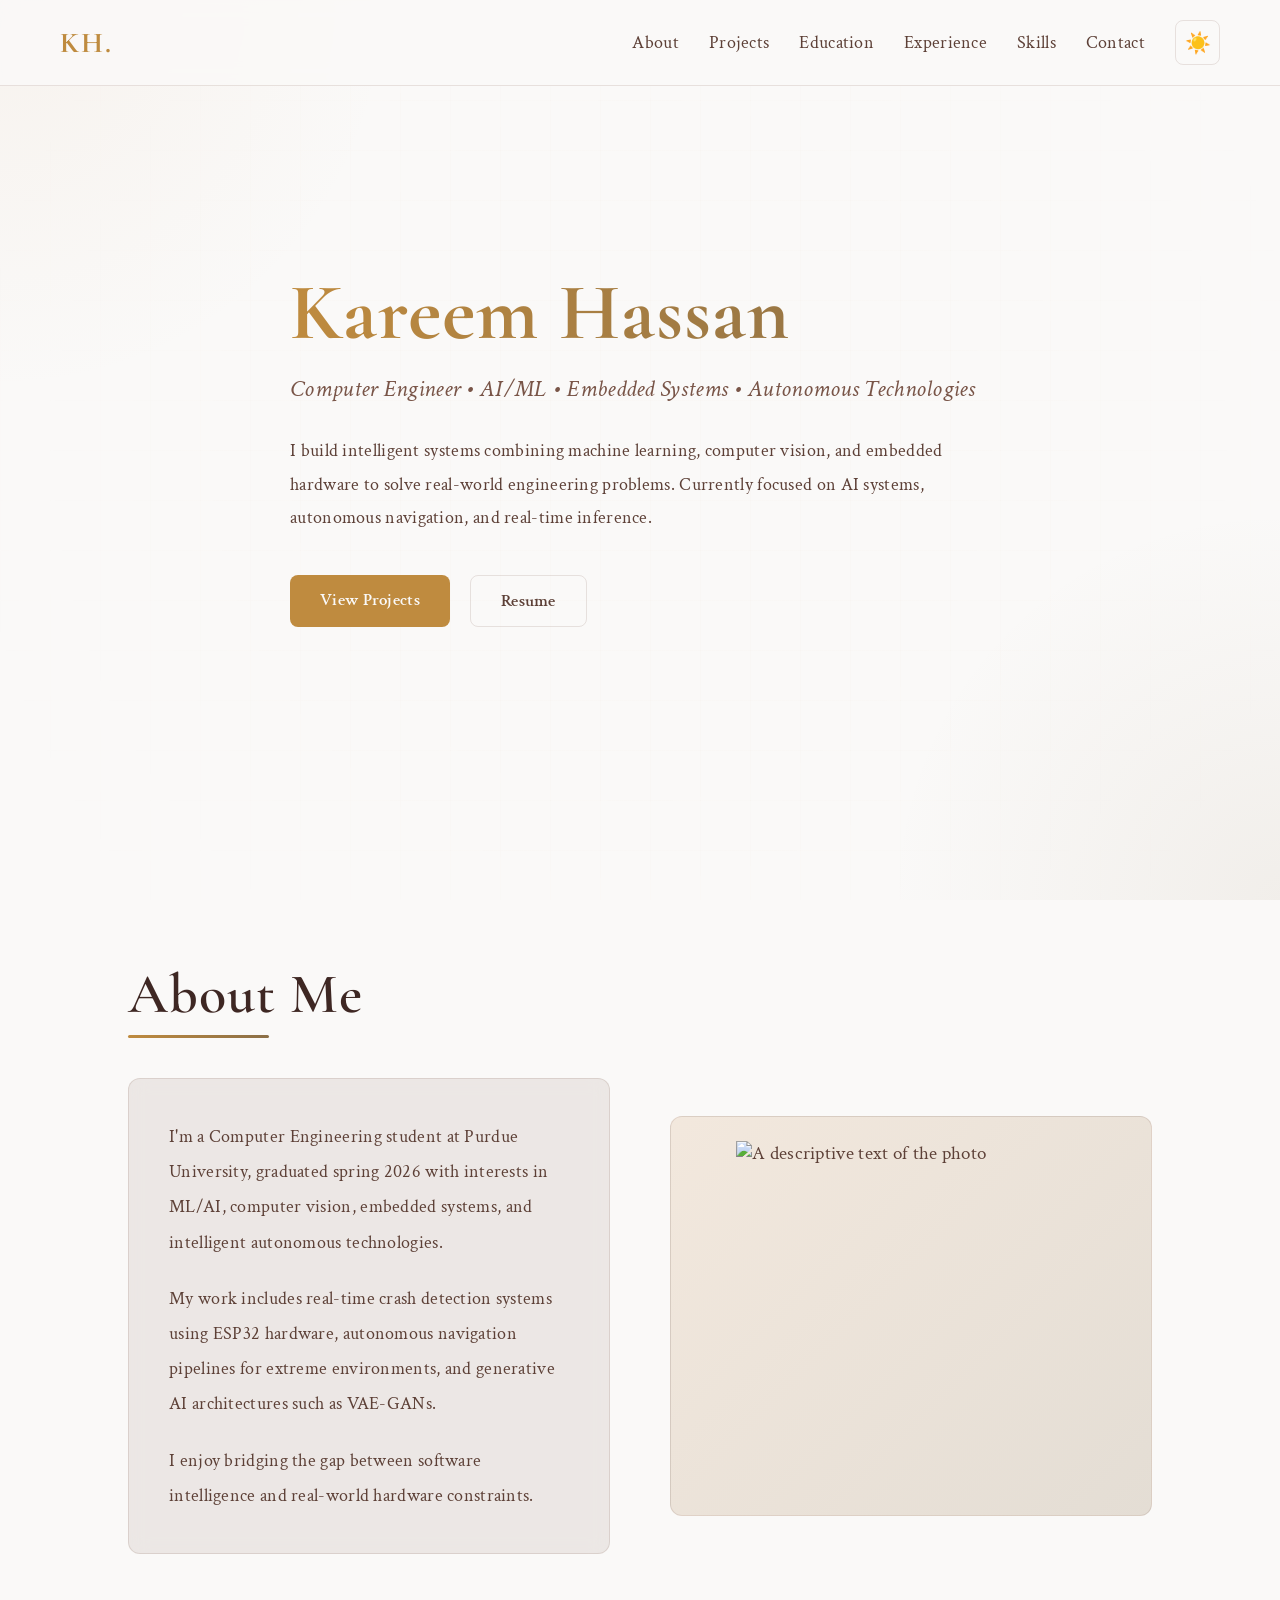
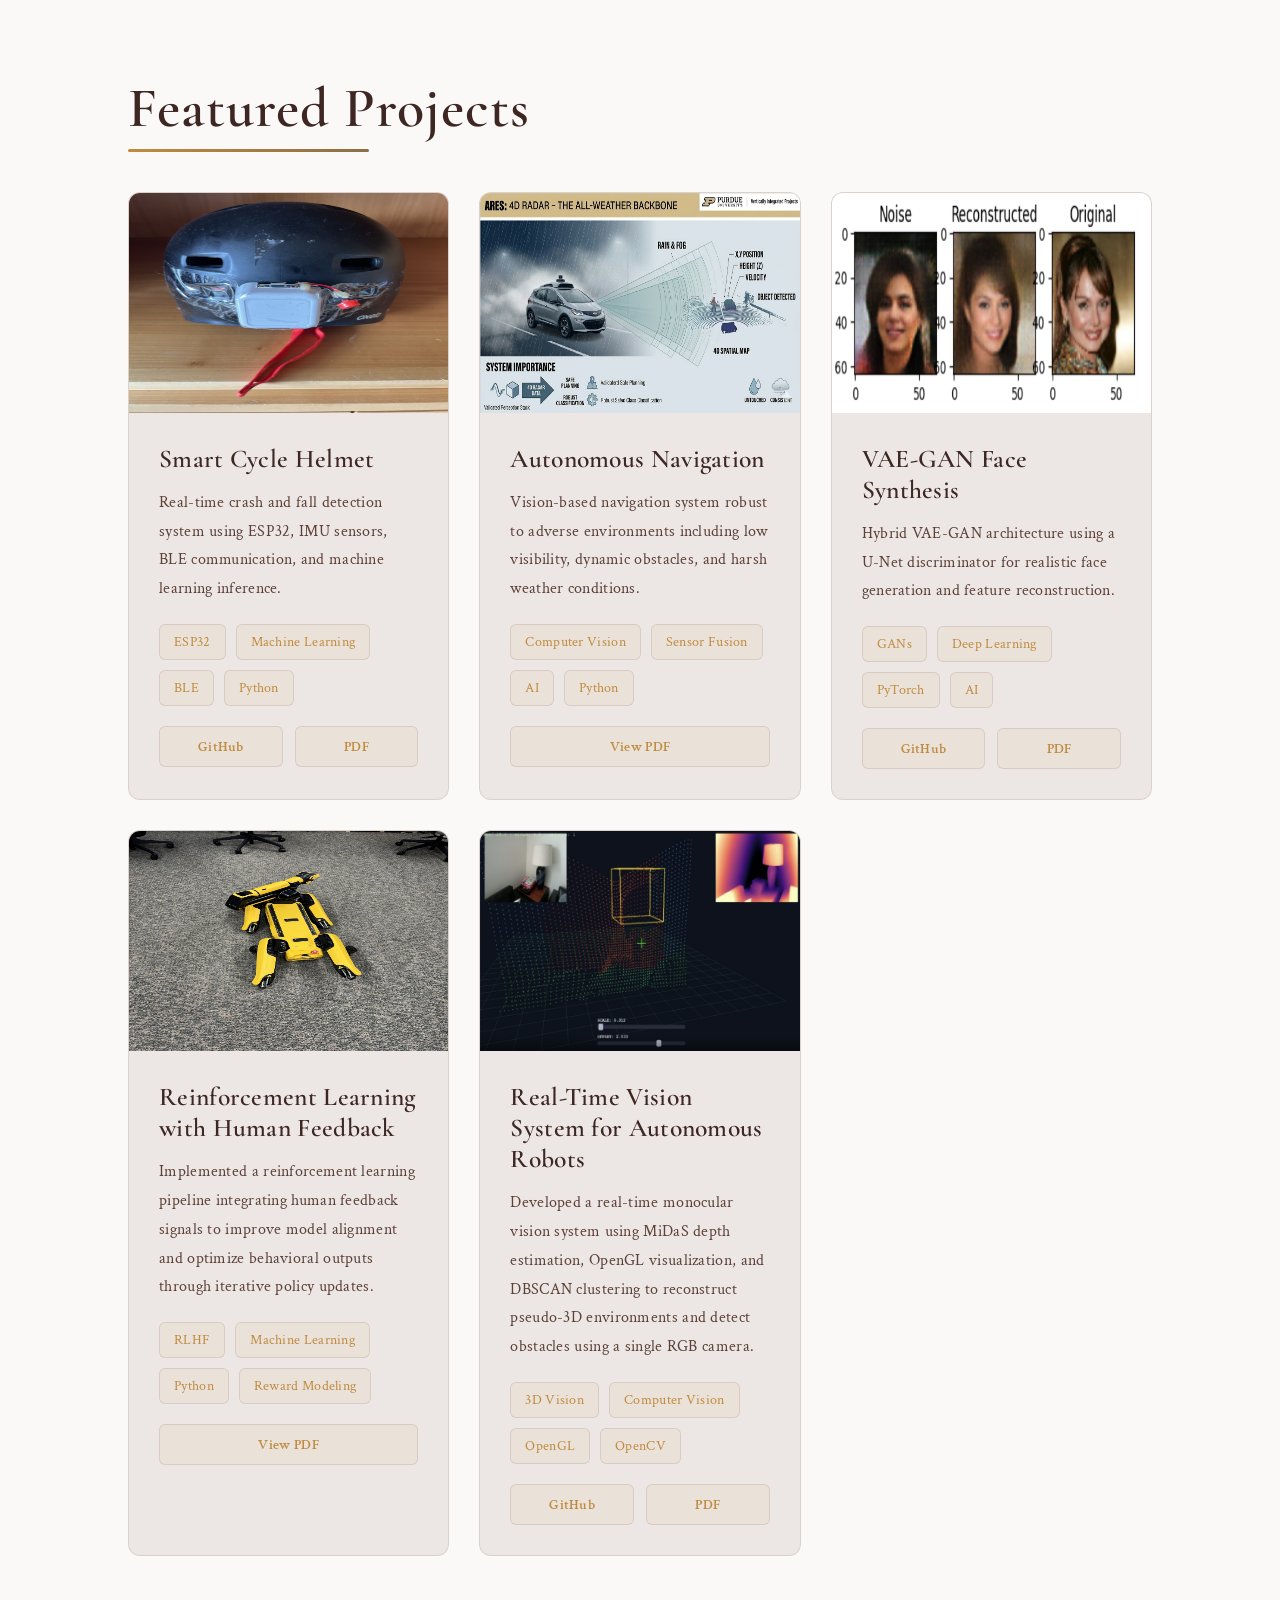
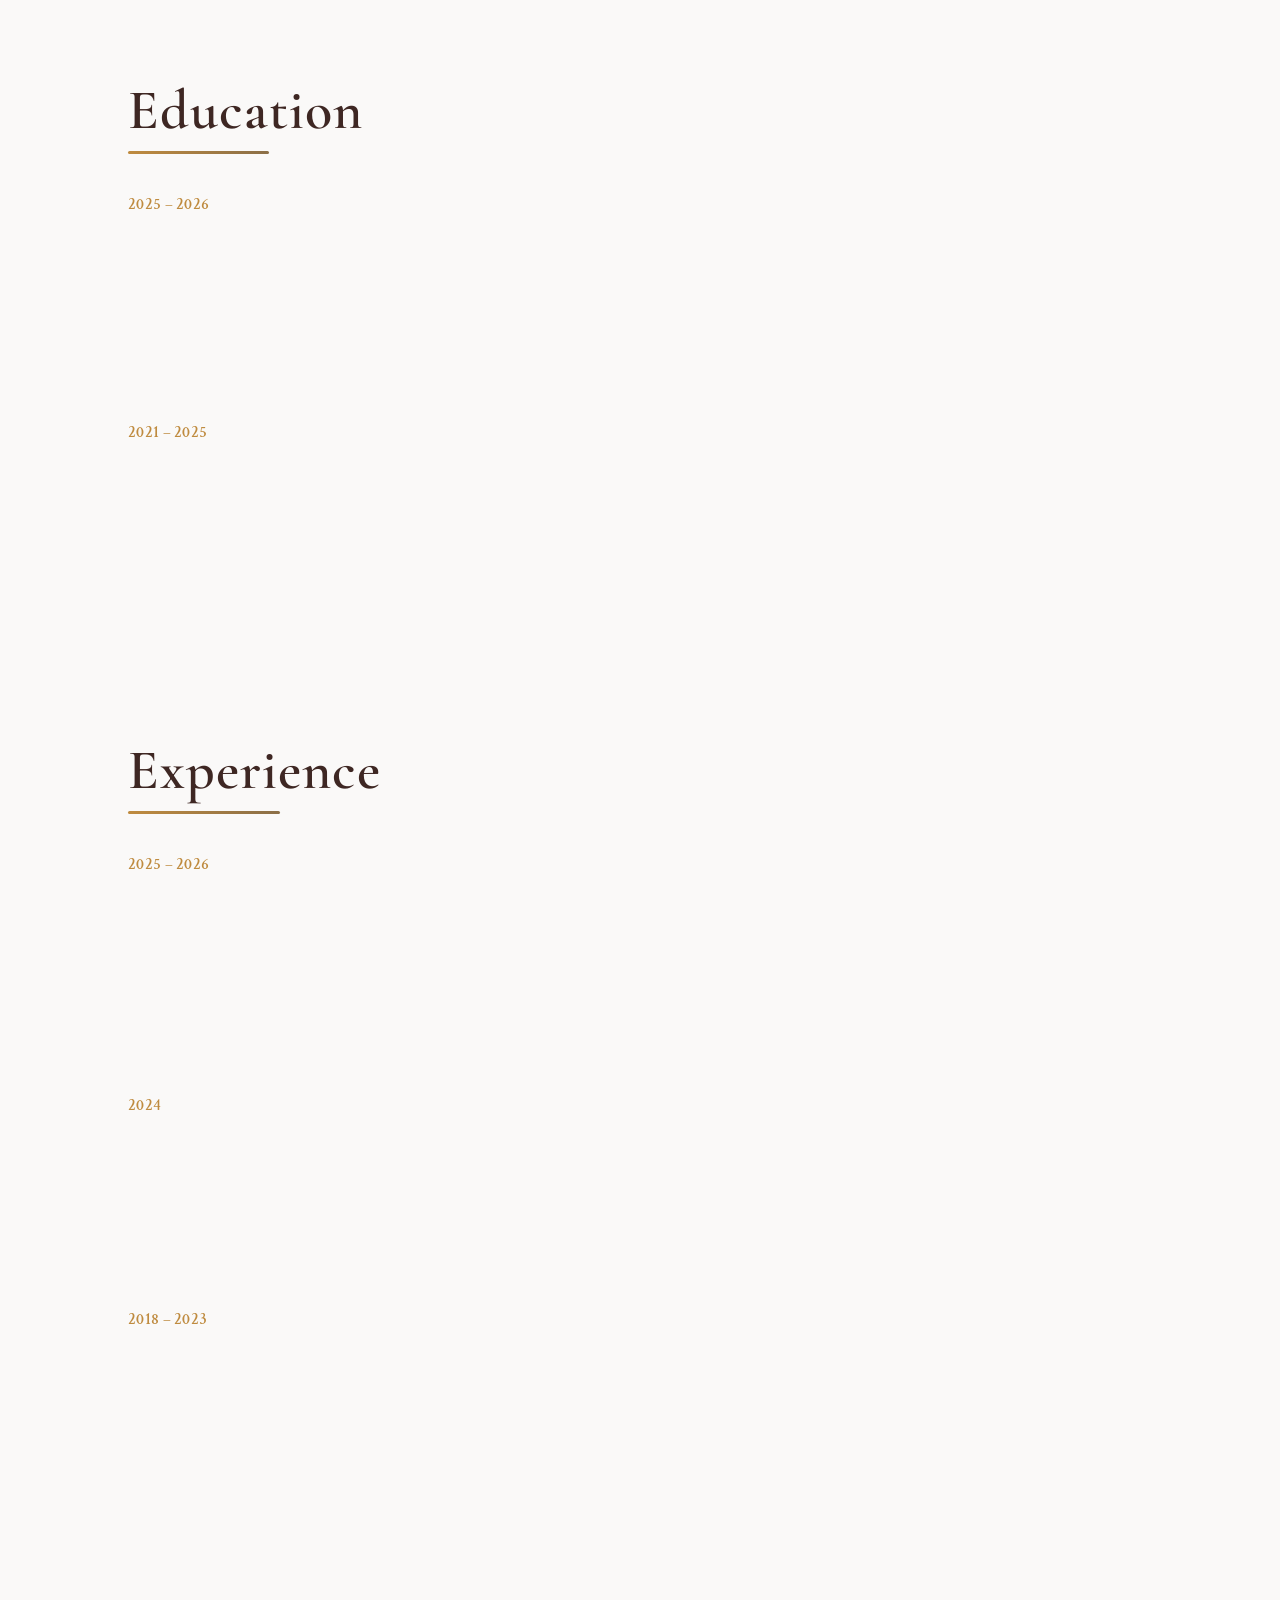
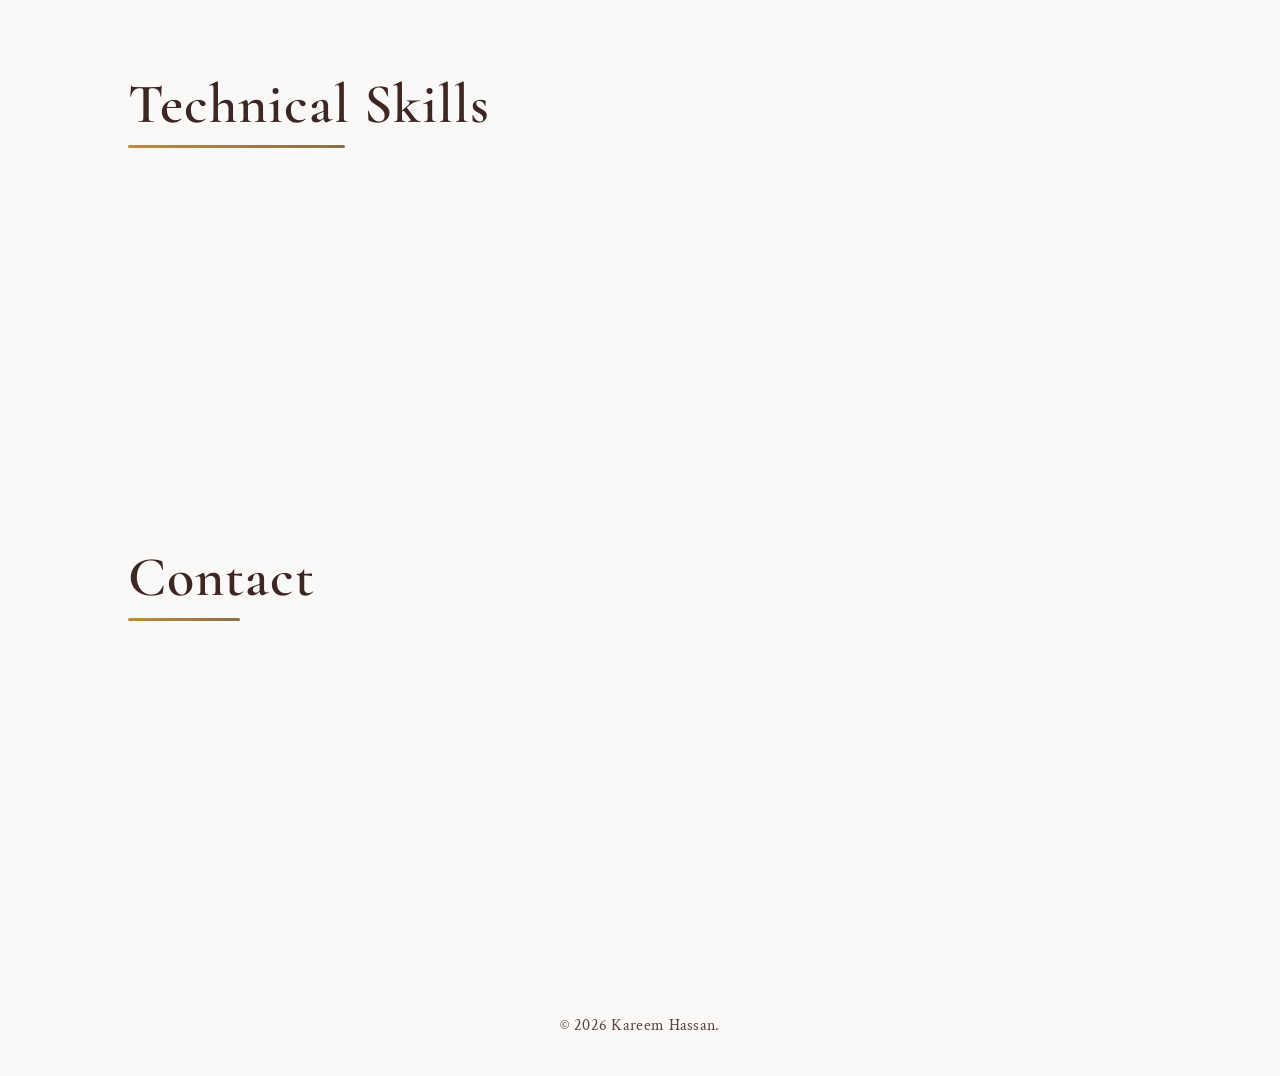
==== index.html @ 3ea6f4c0 "Rename Kareem.html to index.html for proper deployment" ====
<!DOCTYPE html>
<html lang="en">
<head>
  <meta charset="UTF-8" />
  <meta name="viewport" content="width=device-width, initial-scale=1.0"/>
  <title>Kareem Hassan | Portfolio</title>

  <!-- Fonts -->
  <link rel="preconnect" href="https://fonts.googleapis.com">
  <link rel="preconnect" href="https://fonts.gstatic.com" crossorigin>
  <link href="https://fonts.googleapis.com/css2?family=Cormorant+Garamond:wght@300;400;500;600;700&family=Crimson+Text:ital@0;1&family=Inter:wght@300;400;500;600;700&display=swap" rel="stylesheet">

  <style>
    :root {
      --bg-primary: #2c1810;
      --bg-secondary: rgba(44,24,16,0.7);
      --text-primary: #f5ede0;
      --text-secondary: #d4c4b0;
      --text-muted: #b8a89a;
      --accent: #d4a574;
      --accent-secondary: #8b6f47;
      --card-bg: rgba(121,84,72,0.25);
      --border-color: rgba(212,165,116,0.2);
      --gradient-1: #d4a574;
      --gradient-2: #8b6f47;
    }

    html[data-theme="light"] {
      --bg-primary: #faf9f8;
      --bg-secondary: rgba(250,249,248,0.9);
      --text-primary: #3e2723;
      --text-secondary: #5d4037;
      --text-muted: #795548;
      --accent: #bf8b3f;
      --accent-secondary: #8b6f47;
      --card-bg: rgba(215,204,200,0.4);
      --border-color: rgba(121,84,72,0.15);
      --gradient-1: #d4a574;
      --gradient-2: #8b6f47;
    }

    *{
      margin:0;
      padding:0;
      box-sizing:border-box;
      scroll-behavior:smooth;
    }

    body{
      font-family: 'Crimson Text', 'Cormorant Garamond', serif;
      background: var(--bg-primary);
      color: var(--text-primary);
      overflow-x:hidden;
      transition: background 0.3s ease, color 0.3s ease;
      letter-spacing: 0.3px;
    }

    /* BACKGROUND */

    .background{
      position:fixed;
      width:100%;
      height:100vh;
      top:0;
      left:0;
      z-index:-1;
      background:
      radial-gradient(circle at top left, rgba(212,165,116,0.08), transparent 25%),
      radial-gradient(circle at bottom right, rgba(139,111,71,0.08), transparent 25%),
      var(--bg-primary);
      transition: background 0.3s ease;
    }

    .grid{
      position:absolute;
      width:100%;
      height:100%;
      background-image:
      linear-gradient(rgba(212,165,116,0.02) 1px, transparent 1px),
      linear-gradient(90deg, rgba(212,165,116,0.02) 1px, transparent 1px);
      background-size:50px 50px;
      mask-image: radial-gradient(circle at center, black 40%, transparent 90%);
    }

    /* NAVBAR */

    nav{
      width:100%;
      position:fixed;
      top:0;
      z-index:100;
      backdrop-filter:blur(10px);
      background: var(--bg-secondary);
      border-bottom:1px solid var(--border-color);
      transition: background 0.3s ease, border-color 0.3s ease;
    }

    .nav-container{
      max-width:1200px;
      margin:auto;
      display:flex;
      justify-content:space-between;
      align-items:center;
      padding:20px;
    }

    .logo{
      font-size:1.8rem;
      font-weight:700;
      letter-spacing:2px;
      font-family: 'Cormorant Garamond', serif;
      color: var(--accent);
    }

    .nav-content{
      display:flex;
      align-items:center;
      gap:30px;
    }

    .nav-links{
      display:flex;
      gap:30px;
    }

    .nav-links a{
      text-decoration:none;
      color: var(--text-secondary);
      transition:0.3s;
      font-size:1.1rem;
      font-family: 'Crimson Text', serif;
    }

    .nav-links a:hover{
      color: var(--accent);
    }

    .theme-toggle {
      background: transparent;
      border: 1px solid var(--border-color);
      color: var(--text-secondary);
      width: 45px;
      height: 45px;
      border-radius: 8px;
      cursor: pointer;
      display: flex;
      align-items: center;
      justify-content: center;
      font-size: 1.3rem;
      transition: all 0.3s ease;
    }

    .theme-toggle:hover {
      border-color: var(--accent);
      color: var(--accent);
    }

    /* HERO */

    .hero{
      min-height:100vh;
      display:flex;
      align-items:center;
      justify-content:center;
      padding:0 10%;
    }

    .hero-content{
      max-width:900px;
    }

    .hero h1{
      font-size:5rem;
      line-height:1;
      margin-bottom:20px;
      background:linear-gradient(to right, var(--accent), var(--accent-secondary));
      -webkit-background-clip:text;
      -webkit-text-fill-color:transparent;
      background-clip: text;
      font-family: 'Cormorant Garamond', serif;
      font-weight: 700;
      letter-spacing: 1px;
    }

    .hero h2{
      color: var(--text-muted);
      font-weight:400;
      margin-bottom:30px;
      font-size:1.5rem;
      font-family: 'Crimson Text', serif;
      font-style: italic;
    }

    .hero p{
      color: var(--text-secondary);
      line-height:1.9;
      max-width:700px;
      margin-bottom:40px;
      font-size: 1.1rem;
      font-family: 'Crimson Text', serif;
    }

    .hero-buttons{
      display:flex;
      gap:20px;
    }

    .btn{
      padding:14px 30px;
      border-radius:8px;
      border:none;
      cursor:pointer;
      text-decoration:none;
      transition:0.3s;
      font-weight:600;
      font-family: 'Crimson Text', serif;
      font-size: 1.05rem;
    }

    .primary{
      background: var(--accent);
      color: var(--bg-primary);
    }

    .primary:hover{
      transform:translateY(-3px);
      background: var(--accent-secondary);
    }

    .secondary{
      background:transparent;
      border:1px solid var(--border-color);
      color: var(--text-secondary);
    }

    .secondary:hover{
      background: rgba(212,165,116,0.05);
      border-color: var(--accent);
      color: var(--accent);
    }

    /* SECTION */

    section{
      padding:60px 10%;
    }

    .section-title{
      font-size:3.5rem;
      margin-bottom:50px;
      position:relative;
      display:inline-block;
      color: var(--text-primary);
      font-family: 'Cormorant Garamond', serif;
      font-weight: 600;
      letter-spacing: 1px;
    }

    .section-title::after{
      content:"";
      width:60%;
      height:3px;
      background: linear-gradient(to right, var(--accent), var(--accent-secondary));
      position:absolute;
      bottom:-10px;
      left:0;
      border-radius:10px;
    }

    /* ABOUT */

    .about{
      display:grid;
      grid-template-columns:1fr 1fr;
      gap:60px;
      align-items:center;
    }

    .about-card{
      background: var(--card-bg);
      padding:40px;
      border-radius:12px;
      border:1px solid var(--border-color);
      backdrop-filter:blur(10px);
      transition: all 0.3s ease;
    }

    .about-card p{
      line-height:2;
      color: var(--text-secondary);
      font-family: 'Crimson Text', serif;
      font-size: 1.1rem;
    }

    .profile-placeholder{
      width:100%;
      height:400px;
      border-radius:12px;
      background:linear-gradient(135deg, rgba(212,165,116,0.2), rgba(139,111,71,0.2));
      border:1px solid var(--border-color);
      display:flex;
      align-items:center;
      justify-content:center;
      color: var(--text-secondary);
      font-size:1.2rem;
    }

    /* PROJECTS */

    .projects-grid{
      display:grid;
      grid-template-columns:repeat(auto-fit,minmax(320px,1fr));
      gap:30px;
    }

    .project-card{
      background: var(--card-bg);
      border-radius:12px;
      overflow:hidden;
      transition:all 0.4s ease;
      border:1px solid var(--border-color);
      cursor: pointer;
      position: relative;
      display: flex;
      flex-direction: column;
    }

    .project-card:hover{
      transform:translateY(-10px);
      border-color: var(--accent);
      box-shadow:0 20px 50px rgba(212,165,116,0.08);
    }

    .project-image{
      height:220px;
      background:linear-gradient(135deg, rgba(212,165,116,0.2), rgba(139,111,71,0.2));
      display:flex;
      align-items:center;
      justify-content:center;
      color: var(--text-secondary);
      transition: all 0.3s ease;
      font-family: 'Crimson Text', serif;
      font-size: 1.15rem;
      position: relative;
      overflow: hidden;
    }

    .project-image::after{
      content: '🔗';
      position: absolute;
      font-size: 3rem;
      opacity: 0;
      transition: all 0.3s ease;
      transform: scale(0.8);
    }

    .project-card:hover .project-image{
      background: linear-gradient(135deg, rgba(212,165,116,0.4), rgba(139,111,71,0.4));
    }

    .project-card:hover .project-image::after{
      opacity: 1;
      transform: scale(1);
    }

    .project-content{
      padding:30px;
      flex: 1;
      display: flex;
      flex-direction: column;
    }

    .project-content h3{
      margin-bottom:15px;
      font-size:1.6rem;
      color: var(--text-primary);
      font-family: 'Cormorant Garamond', serif;
      font-weight: 600;
    }

    .project-content p{
      color: var(--text-secondary);
      line-height:1.8;
      margin-bottom:20px;
      font-family: 'Crimson Text', serif;
      font-size: 1rem;
    }

    .tags{
      display:flex;
      flex-wrap:wrap;
      gap:10px;
    }

    .tag{
      background: rgba(212,165,116,0.1);
      color: var(--accent);
      padding:8px 14px;
      border-radius:6px;
      font-size:0.85rem;
      border: 1px solid var(--border-color);
      font-family: 'Crimson Text', serif;
    }

    .project-links{
      display: flex;
      gap: 12px;
      margin-top: auto;
      margin-top: 20px;
    }

    .project-link-btn{
      flex: 1;
      padding: 10px 16px;
      border-radius: 6px;
      border: 1px solid var(--border-color);
      background: rgba(212,165,116,0.1);
      color: var(--accent);
      text-decoration: none;
      font-size: 0.9rem;
      font-family: 'Crimson Text', serif;
      font-weight: 600;
      cursor: pointer;
      transition: all 0.3s ease;
      display: flex;
      align-items: center;
      justify-content: center;
      gap: 6px;
    }

    .project-link-btn:hover{
      background: var(--accent);
      color: var(--bg-primary);
      border-color: var(--accent);
      transform: translateY(-2px);
    }

    .project-link-btn.github:hover{
      background: #333;
      color: #fff;
      border-color: #555;
    }

    .project-link-btn.pdf:hover{
      background: #d32f2f;
      color: #fff;
      border-color: #a02020;
    }

    /* SKILLS */

    .skills{
      display:flex;
      flex-wrap:wrap;
      gap:20px;
    }

    .skill-card{
      background: var(--card-bg);
      padding:20px 30px;
      border-radius:8px;
      border:1px solid var(--border-color);
      transition:all 0.3s ease;
      color: var(--text-primary);
      font-family: 'Crimson Text', serif;
      font-size: 1.1rem;
    }

    .skill-card:hover{
      transform:translateY(-5px);
      border-color: var(--accent);
    }

    /* CONTACT */

    .contact-box{
      max-width:700px;
      background: var(--card-bg);
      padding:50px;
      border-radius:12px;
      border:1px solid var(--border-color);
      transition: all 0.3s ease;
    }

    .contact-box p{
      color: var(--text-secondary);
      line-height:2;
      margin-bottom:30px;
      font-family: 'Crimson Text', serif;
      font-size: 1.1rem;
    }

    /* EDUCATION & EXPERIENCE */

    .timeline-item {
      display: grid;
      grid-template-columns: 120px 1fr;
      gap: 30px;
      margin-bottom: 40px;
      align-items: start;
    }

    .timeline-date {
      color: var(--accent);
      font-weight: 600;
      font-family: 'Crimson Text', serif;
      font-size: 1rem;
    }

    .timeline-content {
      background: var(--card-bg);
      padding: 25px;
      border-radius: 8px;
      border: 1px solid var(--border-color);
      transition: all 0.3s ease;
    }

    .timeline-content:hover {
      border-color: var(--accent);
    }

    .timeline-content h3 {
      color: var(--text-primary);
      font-family: 'Cormorant Garamond', serif;
      font-size: 1.4rem;
      margin-bottom: 8px;
    }

    .timeline-content .role {
      color: var(--text-muted);
      font-family: 'Crimson Text', serif;
      font-style: italic;
      margin-bottom: 12px;
    }

    .timeline-content p {
      color: var(--text-secondary);
      line-height: 1.7;
      font-family: 'Crimson Text', serif;
      font-size: 0.95rem;
      margin-bottom: 8px;
    }

    .bullet-list {
      margin-left: 20px;
      margin-top: 12px;
    }

    .bullet-list li {
      color: var(--text-secondary);
      margin-bottom: 8px;
      font-family: 'Crimson Text', serif;
      font-size: 0.95rem;
    }

    /* BACK TO TOP */

    .back-to-top {
      position: fixed;
      bottom: 30px;
      right: 30px;
      width: 50px;
      height: 50px;
      background: var(--accent);
      color: var(--bg-primary);
      border: none;
      border-radius: 8px;
      cursor: pointer;
      font-size: 1.5rem;
      display: none;
      align-items: center;
      justify-content: center;
      z-index: 99;
      transition: all 0.3s ease;
      box-shadow: 0 4px 12px rgba(212, 165, 116, 0.2);
    }

    .back-to-top:hover {
      transform: translateY(-3px);
      box-shadow: 0 6px 16px rgba(212, 165, 116, 0.3);
    }

    .back-to-top.show {
      display: flex;
    }

    footer{
      padding:40px;
      text-align:center;
      color: var(--text-secondary);
      transition: color 0.3s ease;
      font-family: 'Crimson Text', serif;
    }

    /* RESPONSIVE */

    @media(max-width:900px){

      .hero h1{
        font-size:3rem;
      }

      .about{
        grid-template-columns:1fr;
      }

      .nav-links{
        display:none;
      }

      .nav-content{
        gap:15px;
      }

      .timeline-item {
        grid-template-columns: 1fr;
        gap: 10px;
      }

      .timeline-date {
        font-size: 0.9rem;
      }

      section {
        padding: 40px 5%;
      }
    }
  </style>
</head>

<body>

  <div class="background">
    <div class="grid"></div>
  </div>

  <!-- NAVBAR -->

  <nav>
    <div class="nav-container">
      <div class="logo">KH.</div>

      <div class="nav-content">
        <div class="nav-links">
          <a href="#about">About</a>
          <a href="#projects">Projects</a>
          <a href="#education">Education</a>
          <a href="#experience">Experience</a>
          <a href="#skills">Skills</a>
          <a href="#contact">Contact</a>
        </div>
        <button class="theme-toggle" id="themeToggle" aria-label="Toggle dark/light mode">
          🌙
        </button>
      </div>
    </div>
  </nav>

  <!-- HERO -->

  <section class="hero">

    <div class="hero-content">

      <h1>Kareem Hassan</h1>

      <h2>
        Computer Engineer • AI/ML • Embedded Systems • Autonomous Technologies
      </h2>

      <p>
        I build intelligent systems combining machine learning, computer vision,
        and embedded hardware to solve real-world engineering problems.
        Currently focused on AI systems, autonomous navigation, and real-time inference.
      </p>

      <div class="hero-buttons">
        <a href="#projects" class="btn primary">View Projects</a>
        <a href="pdfs\Kareem_CV__pro___wo_exp_ (4).pdf" download="My_Resume.pdf" class="btn secondary">Resume</a>
      </div>

    </div>

  </section>

  <!-- ABOUT -->

  <section id="about">

    <h2 class="section-title">About Me</h2>

    <div class="about">

      <div class="about-card">

        <p>
          I'm a Computer Engineering student at Purdue University, graduated spring 2026 with interests
          in ML/AI, computer vision, embedded systems, and intelligent
          autonomous technologies.
        </p>

        <br>

        <p>
          My work includes real-time crash detection systems using ESP32 hardware,
          autonomous navigation pipelines for extreme environments,
          and generative AI architectures such as VAE-GANs.
        </p>

        <br>

        <p>
          I enjoy bridging the gap between software intelligence and real-world hardware constraints.
        </p>

      </div>

      <div class="profile-placeholder">
        <img src="C:\Users\LENOVO\OneDrive\Pictures\ME\Prof-Headshots\hassa112@purdue.edu-88a70198\hassa112@purdue.edu-0.jpg" width="350" height="350" border-radius="50%" alt="A descriptive text of the photo">
      </div>

    </div>

  </section>

  <!-- PROJECTS -->

  <section id="projects">

    <h2 class="section-title">Featured Projects</h2>

    <div class="projects-grid">

      <!-- PROJECT 1 -->

      <div class="project-card">

        <div class="project-image">
          <img src="images/helmet.jpg" width="100%" height="100%" alt="Smart Helmet">
        </div>

        <div class="project-content">

          <h3>Smart Cycle Helmet</h3>

          <p>
            Real-time crash and fall detection system using ESP32, IMU sensors,
            BLE communication, and machine learning inference.
          </p>

          <div class="tags">
            <div class="tag">ESP32</div>
            <div class="tag">Machine Learning</div>
            <div class="tag">BLE</div>
            <div class="tag">Python</div>
          </div>

          <div class="project-links">
            <a href="https://github.com/aathira-hegde/Smart_Cycle_Helmet.git" target="_blank" class="project-link-btn github">GitHub</a>
            <a href="pdfs/Smart Cycle Helmet - An Embedded System for Enhanced Rider Safety_FinalReport.pdf" target="_blank" class="project-link-btn pdf">PDF</a>
          </div>

        </div>

      </div>

      <!-- PROJECT 2 -->

      <div class="project-card">

        <div class="project-image">
          <img src="images/Gemini_Generated_Image_.png" width="100%" height="100%" alt="Autonomous Navigation">
        </div>

        <div class="project-content">

          <h3>Autonomous Navigation</h3>

          <p>
            Vision-based navigation system robust to adverse environments
            including low visibility, dynamic obstacles, and harsh weather conditions.
          </p>

          <div class="tags">
            <div class="tag">Computer Vision</div>
            <div class="tag">Sensor Fusion</div>
            <div class="tag">AI</div>
            <div class="tag">Python</div>
          </div>

          <div class="project-links">
            <a href="pdfs/FINAL REPORT.pdf" target="_blank" class="project-link-btn pdf" style="flex: 1;">View PDF</a>
          </div>

        </div>

      </div>

      <!-- PROJECT 3 -->

      <div class="project-card">

        <div class="project-image">
          <img src="images/Gan.png" width="100%" height="100%" alt="VAE-GAN Face Synthesis">
        </div>

        <div class="project-content">

          <h3>VAE-GAN Face Synthesis</h3>

          <p>
            Hybrid VAE-GAN architecture using a U-Net discriminator
            for realistic face generation and feature reconstruction.
          </p>

          <div class="tags">
            <div class="tag">GANs</div>
            <div class="tag">Deep Learning</div>
            <div class="tag">PyTorch</div>
            <div class="tag">AI</div>
          </div>

          <div class="project-links">
            <a href="https://github.com/KareeHassa/Final-Project-AI.git" target="_blank" class="project-link-btn github">GitHub</a>
            <a href="pdfs/U_Net_Discriminator_Report.pdf" target="_blank" class="project-link-btn pdf">PDF</a>
          </div>

        </div>

      </div>

    

          <!-- PROJECT 4 -->

      <div class="project-card">

        <div class="project-image">
          <img src="images/RLHF.jpg" width="100%" height="100%" alt="Reinforcement Learning with Human Feedback">
        </div>

        <div class="project-content">

          <h3>Reinforcement Learning with Human Feedback</h3>

          <p>
            Implemented a reinforcement learning pipeline integrating
            human feedback signals to improve model alignment and
            optimize behavioral outputs through iterative policy updates.
          </p>

          <div class="tags">
            <div class="tag">RLHF</div>
            <div class="tag">Machine Learning</div>
            <div class="tag">Python</div>
            <div class="tag">Reward Modeling</div>
          </div>

          <div class="project-links">
            <a href="pdfs/ECE595_Proposal (2).pdf" target="_blank" class="project-link-btn pdf" style="flex: 1;">View PDF</a>
          </div>

        </div>

      </div>

    
          <!-- PROJECT 5 -->

      <div class="project-card">

        <div class="project-image">
          <img src="images/comp_graph.png" width="100%" height="100%" alt="Real-Time Vision System for Autonomous Robots">
        </div>

        <div class="project-content">

          <h3>Real-Time Vision System for Autonomous Robots</h3>

          <p>
            Developed a real-time monocular vision system using MiDaS depth estimation,
            OpenGL visualization, and DBSCAN clustering to reconstruct pseudo-3D environments
            and detect obstacles using a single RGB camera.
          </p>

          <div class="tags">
            <div class="tag">3D Vision</div>
            <div class="tag">Computer Vision</div>
            <div class="tag">OpenGL</div>
            <div class="tag">OpenCV</div>
          </div>

          <div class="project-links">
            <a href="https://github.com/Murad777-phy/Graphics-Project.git" target="_blank" class="project-link-btn github">GitHub</a>
            <a href="pdfs/Cs_334_finalRep.pdf" target="_blank" class="project-link-btn pdf">PDF</a>
          </div>

        </div>

      </div>  
    </div>    
  </section>

  <!-- EDUCATION -->

  <section id="education">

    <h2 class="section-title">Education</h2>

    <div class="timeline-item">
      <div class="timeline-date">2025 – 2026</div>
      <div class="timeline-content">
        <h3>Purdue University</h3>
        <div class="role">B.S. in Computer Engineering (Senior) | GPA: 3.89</div>
        <p><strong>Concentrations:</strong> Artificial Intelligence & Machine Learning, Computer Systems</p>
        <p><strong>Location:</strong> United States</p>
      </div>
    </div>

    <div class="timeline-item">
      <div class="timeline-date">2021 – 2025</div>
      <div class="timeline-content">
        <h3>Egypt University of Informatics</h3>
        <div class="role">B.S. in Computer Engineering | GPA: 3.54</div>
        <p><strong>Location:</strong> Egypt</p>
      </div>
    </div>

  </section>

  <!-- EXPERIENCE -->

  <section id="experience">

    <h2 class="section-title">Experience</h2>

    <div class="timeline-item">
      <div class="timeline-date">2025 – 2026</div>
      <div class="timeline-content">
        <h3>Chick-fil-A</h3>
        <div class="role">Team Member | West Lafayette, IN</div>
        <ul class="bullet-list">
          <li>Delivered high-volume customer service in a fast-paced environment while maintaining accuracy and efficiency.</li>
          <li>Collaborated with team members to optimize workflow and reduce service time during peak hours.</li>
          <li>Developed strong leadership, communication, teamwork, and problem-solving skills in real-time operational settings.</li>
        </ul>
      </div>
    </div>

    <div class="timeline-item">
      <div class="timeline-date">2024</div>
      <div class="timeline-content">
        <h3>Orascom Construction</h3>
        <div class="role">Intern – Engineering & IT Department | Egypt</div>
        <ul class="bullet-list">
          <li>Assisted IT team with system maintenance, troubleshooting, and network reliability.</li>
          <li>Gained exposure to large-scale construction operations and IT integration in field environments.</li>
        </ul>
      </div>
    </div>

    <div class="timeline-item">
      <div class="timeline-date">2018 – 2023</div>
      <div class="timeline-content">
        <h3>Teaching Assistant</h3>
        <div class="role">Mathematics & Chemistry | Pre-College & College Level | Egypt</div>
        <ul class="bullet-list">
          <li>Tutored students in mathematics and chemistry, improving average test performance by 15%.</li>
          <li>Designed problem sets and mock exams to reinforce conceptual understanding.</li>
          <li>Built leadership and communication skills through one-on-one and group mentoring.</li>
        </ul>
      </div>
    </div>

  </section>

  <!-- SKILLS -->

  <section id="skills">

    <h2 class="section-title">Technical Skills</h2>

    <div class="skills">

      <div class="skill-card">Python</div>
      <div class="skill-card">C / C++</div>
      <div class="skill-card">Machine Learning</div>
      <div class="skill-card">Computer Vision</div>
      <div class="skill-card">Embedded Systems</div>
      <div class="skill-card">ESP32</div>
      <div class="skill-card">Sensor Fusion</div>
      <div class="skill-card">Deep Learning</div>
      <div class="skill-card">SQL</div>
      <div class="skill-card">Git</div>
      <div class="skill-card">Jupyter</div>
      <div class="skill-card">Real-Time Systems</div>

    </div>

  </section>

  <!-- CONTACT -->

  <section id="contact">

    <h2 class="section-title">Contact</h2>

    <div class="contact-box">

      <p>
        Interested in collaborating, research opportunities,
        AI systems, or embedded engineering projects?
        Feel free to reach out.
      </p>

      <div class="hero-buttons">
        <a href="mailto:hassa112@purdue.edu" class="btn primary">
          Email Me
        </a>

        <a href="https://github.com/KareeHassa" class="btn secondary">
          GitHub
        </a>
      </div>

    </div>

  </section>

  <!-- FOOTER -->

  <footer>
    © 2026 Kareem Hassan.
  </footer>

  <!-- BACK TO TOP BUTTON -->

  <button class="back-to-top" id="backToTop" aria-label="Back to top">
    ↑
  </button>

  <!-- JAVASCRIPT -->

  <script>

    // BACK TO TOP BUTTON

    const backToTopButton = document.getElementById('backToTop');

    window.addEventListener('scroll', () => {
      if (window.pageYOffset > 300) {
        backToTopButton.classList.add('show');
      } else {
        backToTopButton.classList.remove('show');
      }
    });

    backToTopButton.addEventListener('click', () => {
      window.scrollTo({ top: 0, behavior: 'smooth' });
    });

    // THEME TOGGLE

    const themeToggle = document.getElementById('themeToggle');
    const html = document.documentElement;
    const prefersDark = window.matchMedia('(prefers-color-scheme: dark)');

    // Check for saved theme preference or default to dark mode
    const currentTheme = localStorage.getItem('theme') || (prefersDark.matches ? 'dark' : 'light');

    // Set initial theme
    if (currentTheme === 'light') {
      html.setAttribute('data-theme', 'light');
      themeToggle.textContent = '☀️';
    } else {
      html.removeAttribute('data-theme');
      themeToggle.textContent = '🌙';
    }

    // Toggle theme on button click
    themeToggle.addEventListener('click', () => {
      const theme = html.getAttribute('data-theme');
      
      if (theme === 'light') {
        html.removeAttribute('data-theme');
        localStorage.setItem('theme', 'dark');
        themeToggle.textContent = '🌙';
      } else {
        html.setAttribute('data-theme', 'light');
        localStorage.setItem('theme', 'light');
        themeToggle.textContent = '☀️';
      }
    });

    // SIMPLE SCROLL ANIMATION

    const cards = document.querySelectorAll(
      '.project-card, .about-card, .skill-card, .contact-box, .timeline-content'
    );

    const observer = new IntersectionObserver(entries => {

      entries.forEach(entry => {

        if(entry.isIntersecting){

          entry.target.style.opacity = 1;
          entry.target.style.transform = "translateY(0px)";
        }

      });

    });

    cards.forEach(card => {

      card.style.opacity = 0;
      card.style.transform = "translateY(40px)";
      card.style.transition = "all 0.8s ease";

      observer.observe(card);

    });

  </script>

</body>
</html>
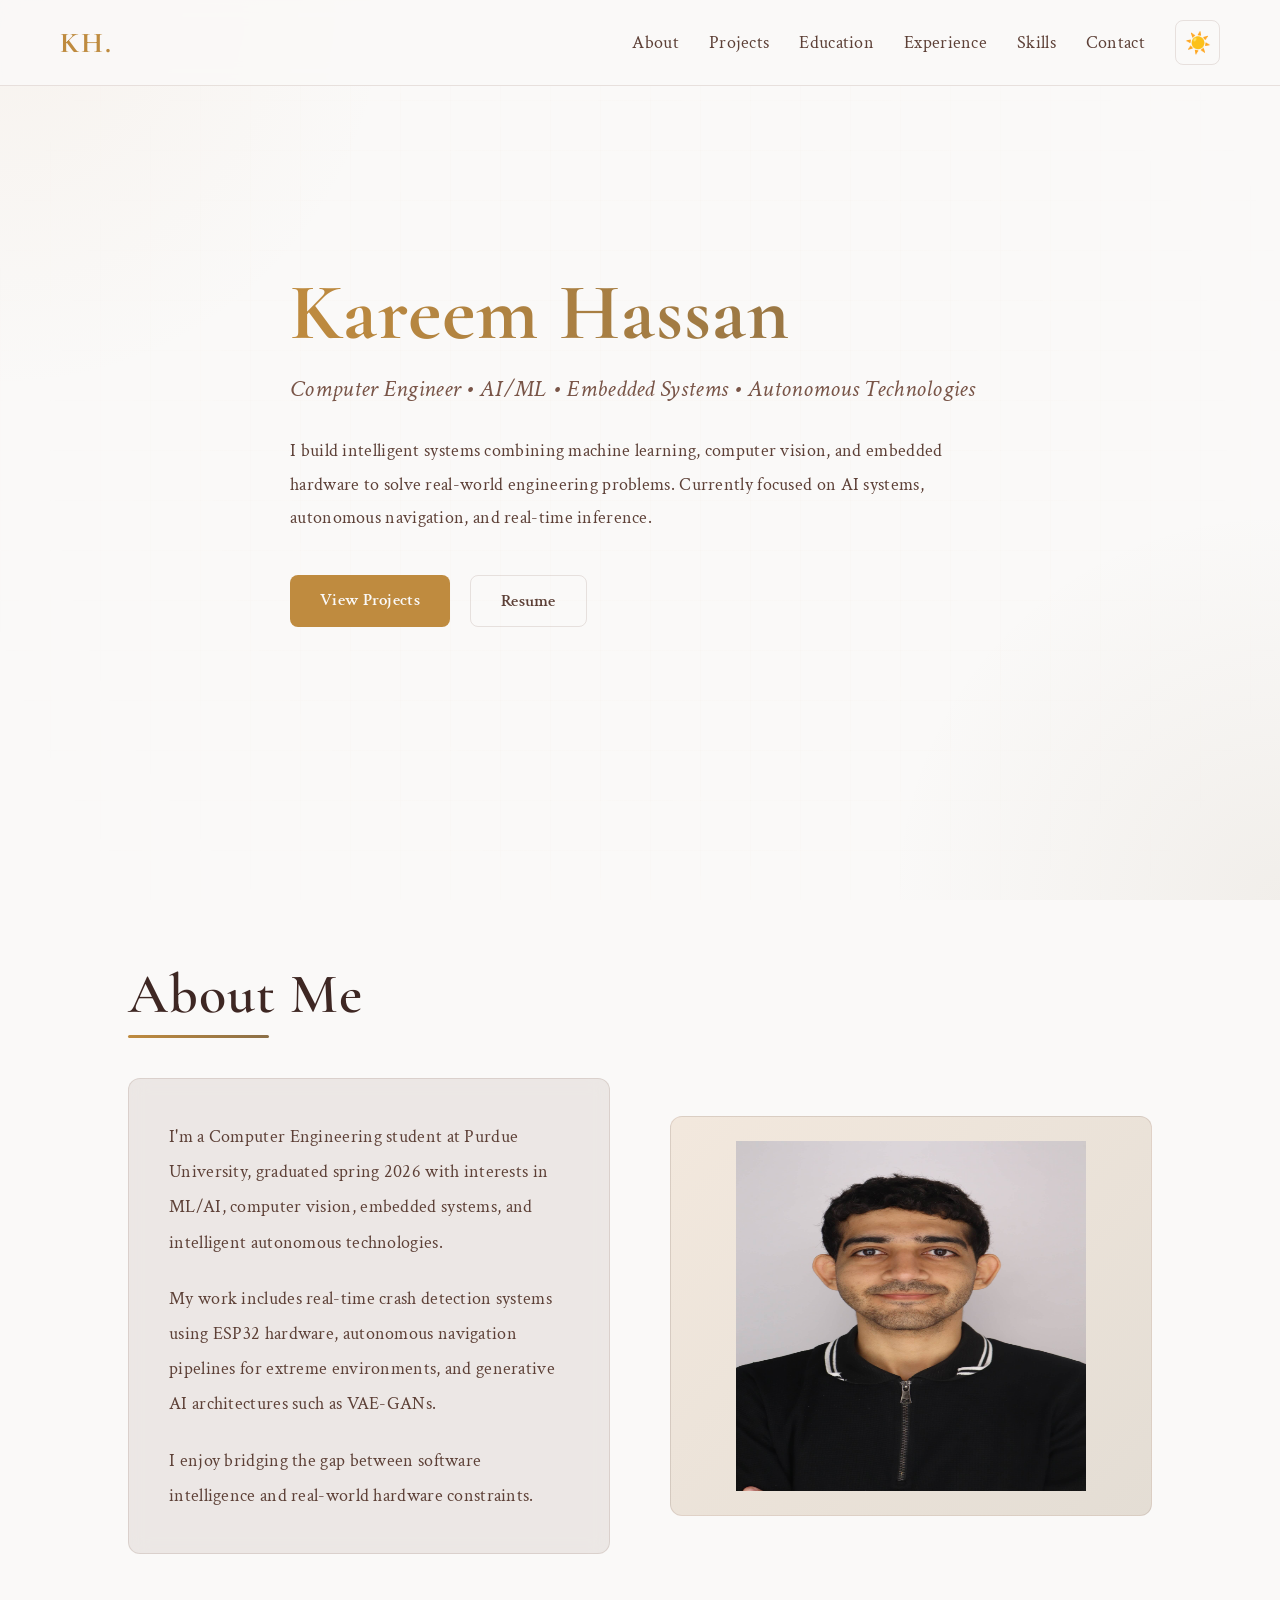
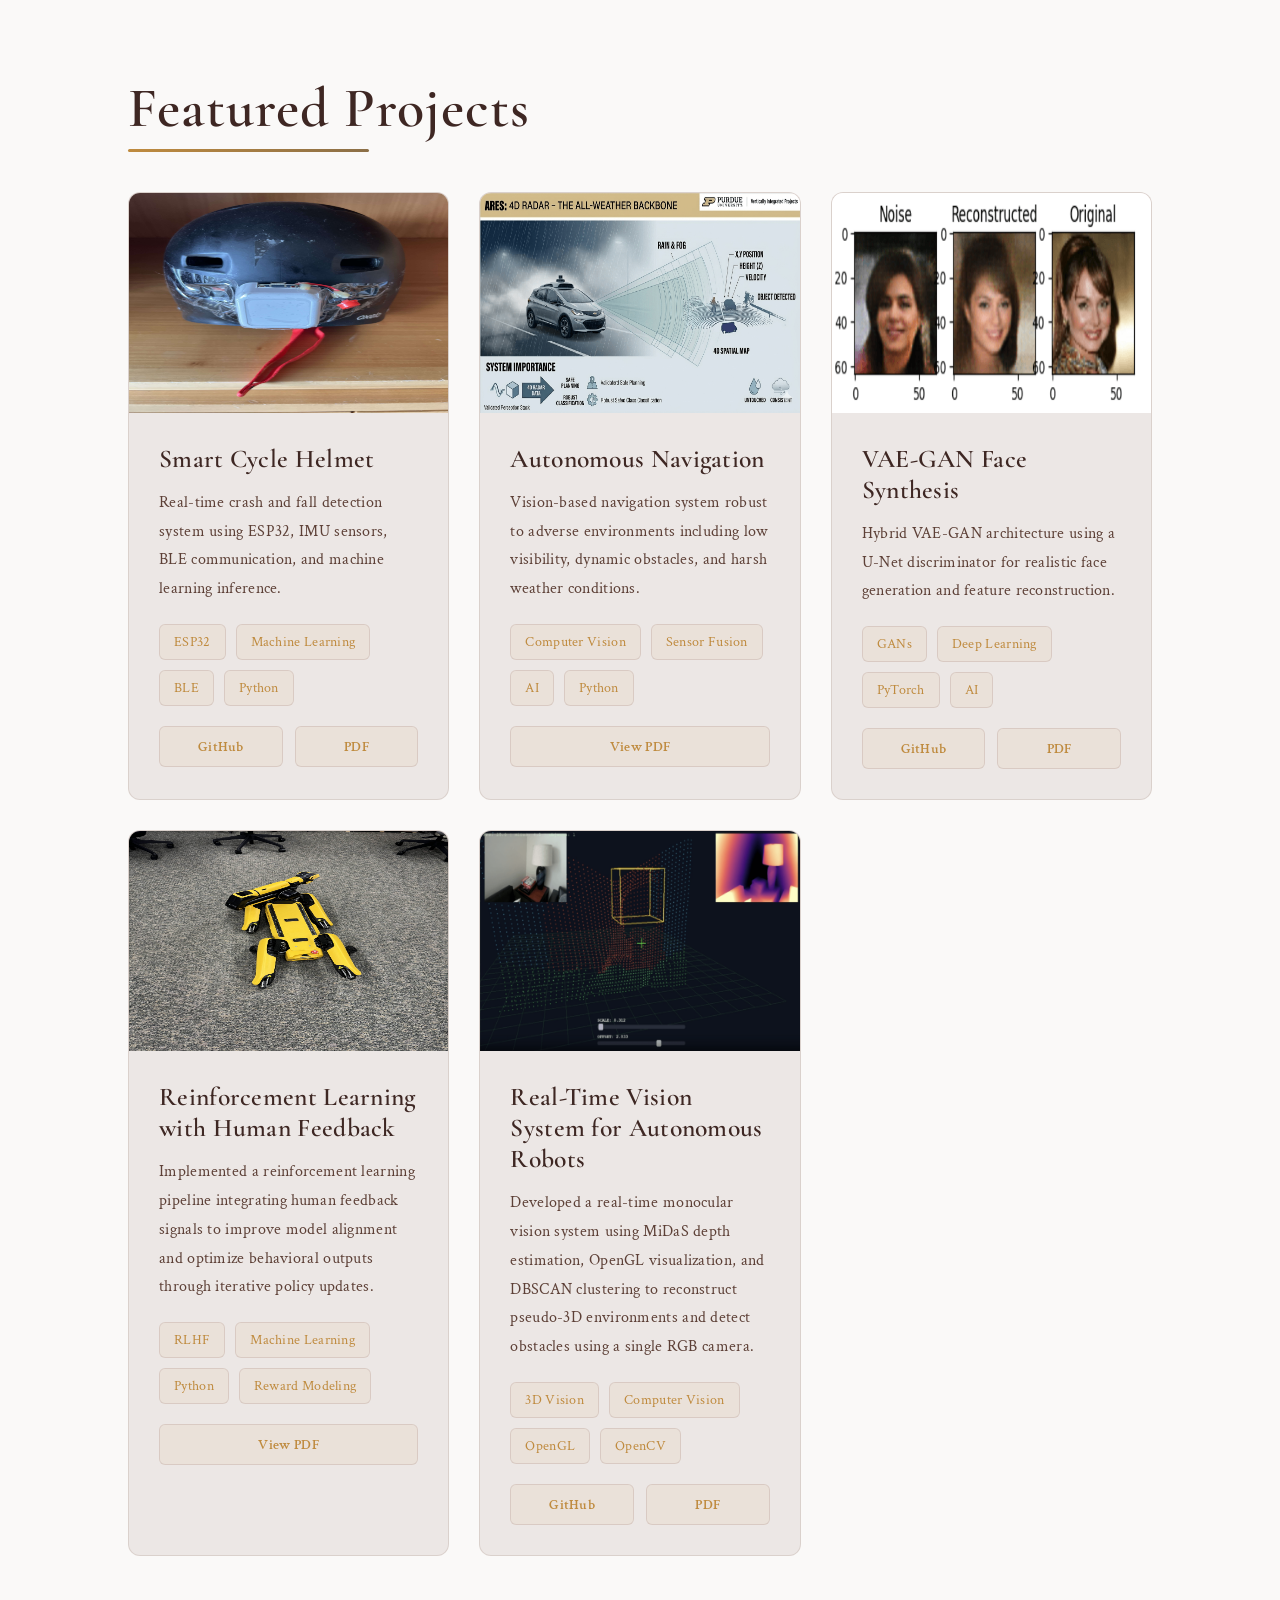
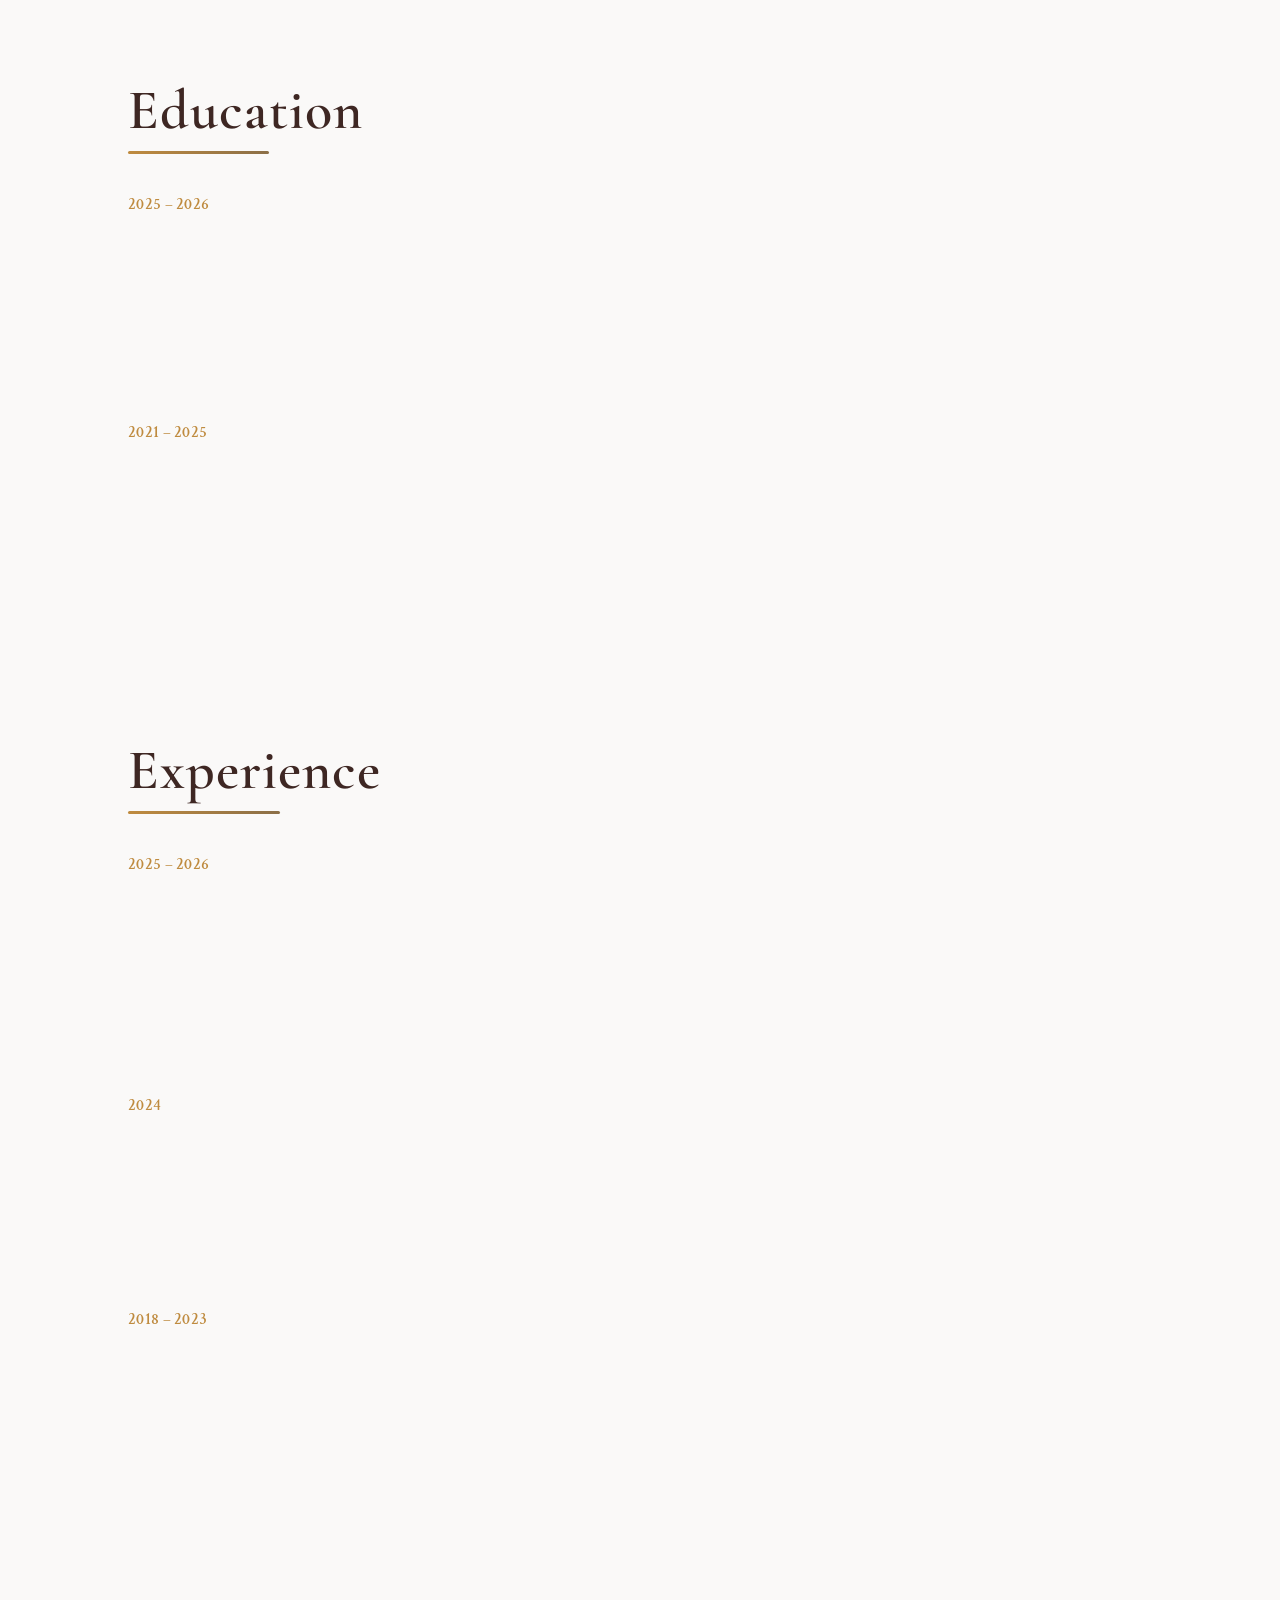
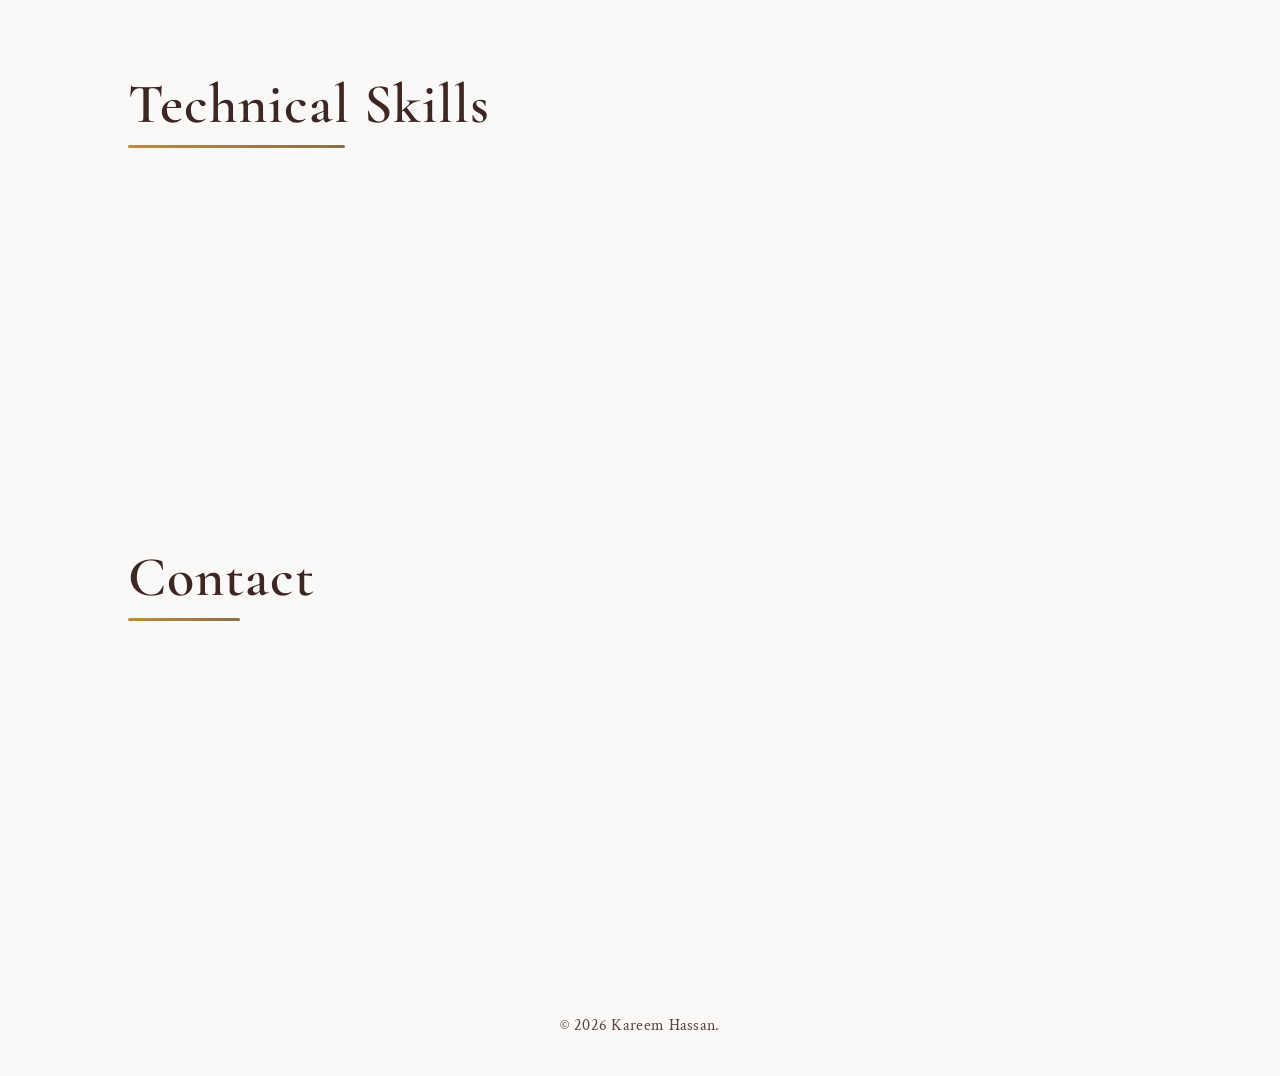
==== commit bf4978cf: "Add lazy loading and compress images for performance" ====
--- a/index.html
+++ b/index.html
@@ -716,7 +716,7 @@
       </div>
 
       <div class="profile-placeholder">
-        <img src="C:\Users\LENOVO\OneDrive\Pictures\ME\Prof-Headshots\hassa112@purdue.edu-88a70198\hassa112@purdue.edu-0.jpg" width="350" height="350" border-radius="50%" alt="A descriptive text of the photo">
+        <img src="images\hassa112@purdue.edu-0.jpg" loading="lazy" width="350" height="350" border-radius="50%" alt="A descriptive text of the photo">
       </div>
 
     </div>
@@ -736,7 +736,7 @@
       <div class="project-card">
 
         <div class="project-image">
-          <img src="images/helmet.jpg" width="100%" height="100%" alt="Smart Helmet">
+          <img src="images/helmet.jpg" loading="lazy" width="100%" height="100%" alt="Smart Helmet">
         </div>
 
         <div class="project-content">
@@ -769,7 +769,7 @@
       <div class="project-card">
 
         <div class="project-image">
-          <img src="images/Gemini_Generated_Image_.png" width="100%" height="100%" alt="Autonomous Navigation">
+          <img src="images/Gemini_Generated_Image_.png" loading="lazy" width="100%" height="100%" alt="Autonomous Navigation">
         </div>
 
         <div class="project-content">
@@ -801,7 +801,7 @@
       <div class="project-card">
 
         <div class="project-image">
-          <img src="images/Gan.png" width="100%" height="100%" alt="VAE-GAN Face Synthesis">
+          <img src="images/Gan.png" loading="lazy" width="100%" height="100%" alt="VAE-GAN Face Synthesis">
         </div>
 
         <div class="project-content">
@@ -836,7 +836,7 @@
       <div class="project-card">
 
         <div class="project-image">
-          <img src="images/RLHF.jpg" width="100%" height="100%" alt="Reinforcement Learning with Human Feedback">
+          <img src="images/RLHF.jpg" loading="lazy" width="100%" height="100%" alt="Reinforcement Learning with Human Feedback">
         </div>
 
         <div class="project-content">
@@ -870,7 +870,7 @@
       <div class="project-card">
 
         <div class="project-image">
-          <img src="images/comp_graph.png" width="100%" height="100%" alt="Real-Time Vision System for Autonomous Robots">
+          <img src="images/comp_graph.png" loading="lazy" width="100%" height="100%" alt="Real-Time Vision System for Autonomous Robots">
         </div>
 
         <div class="project-content">
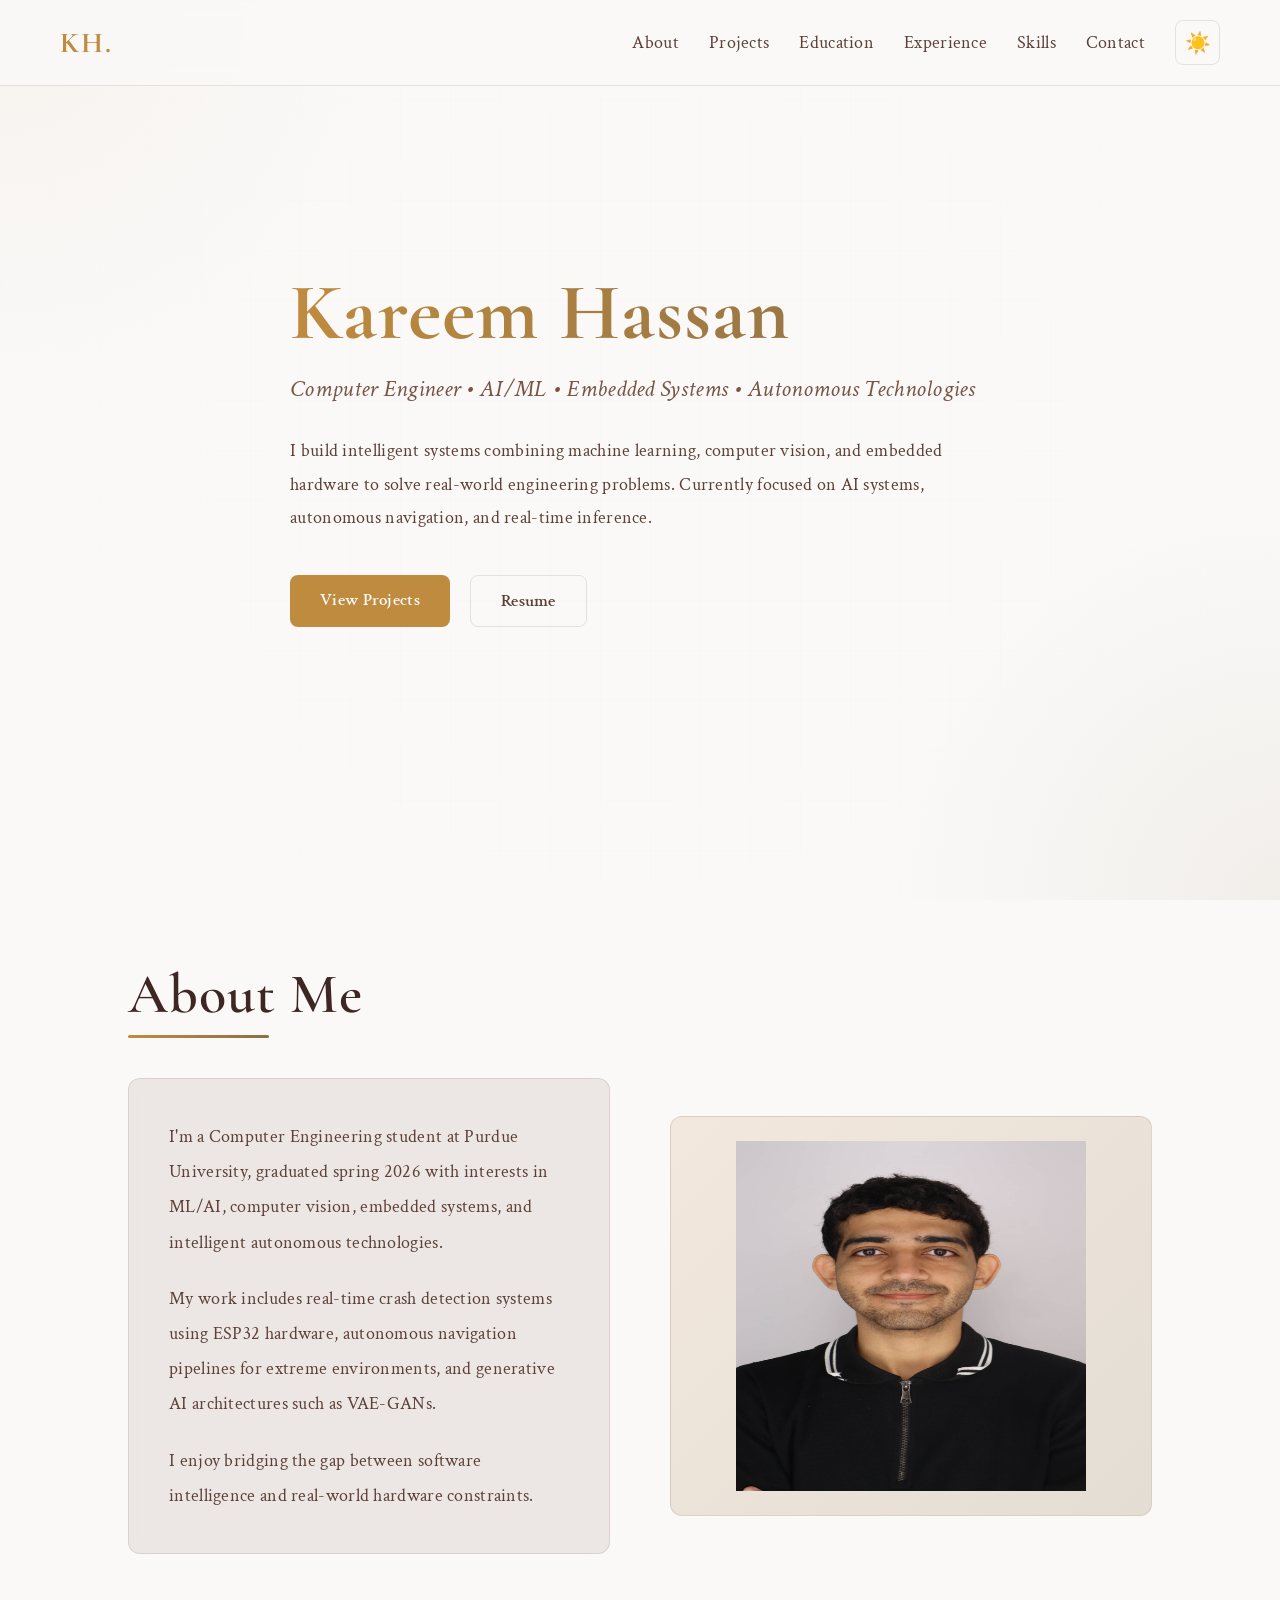
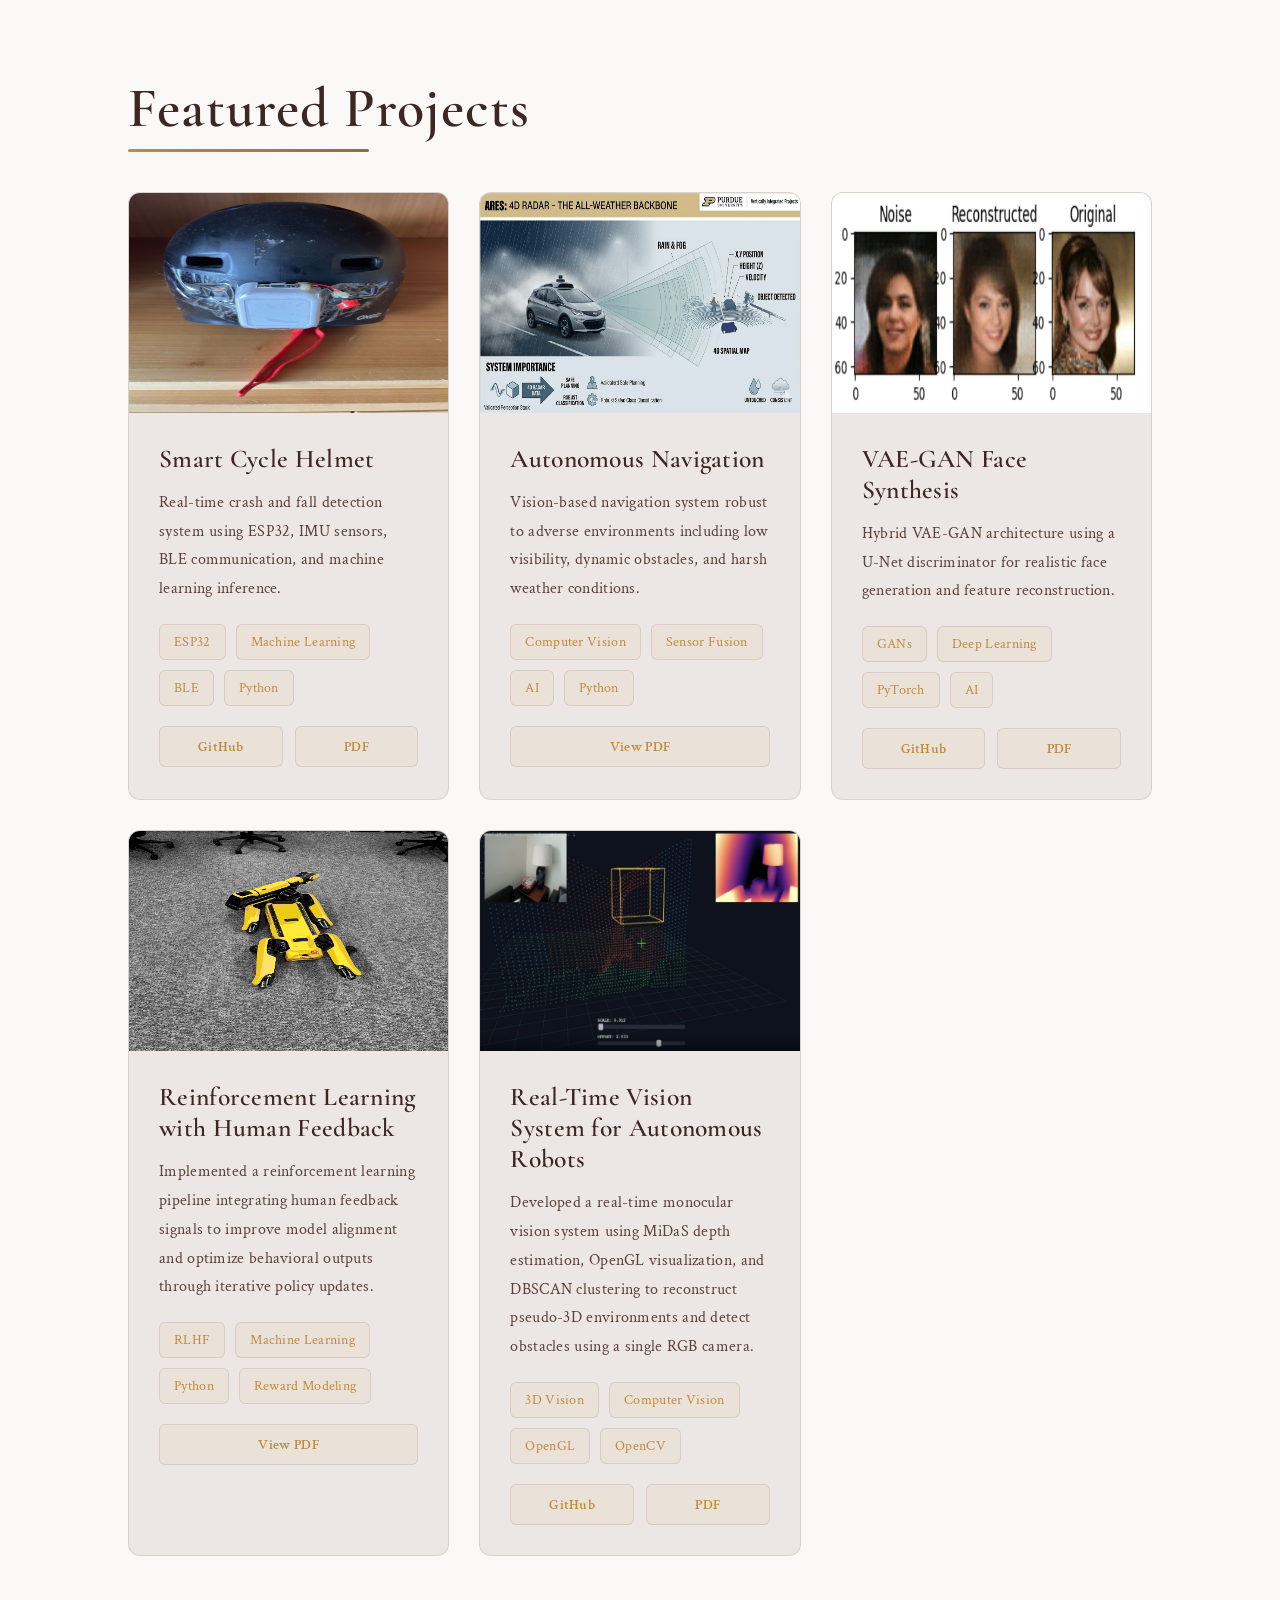
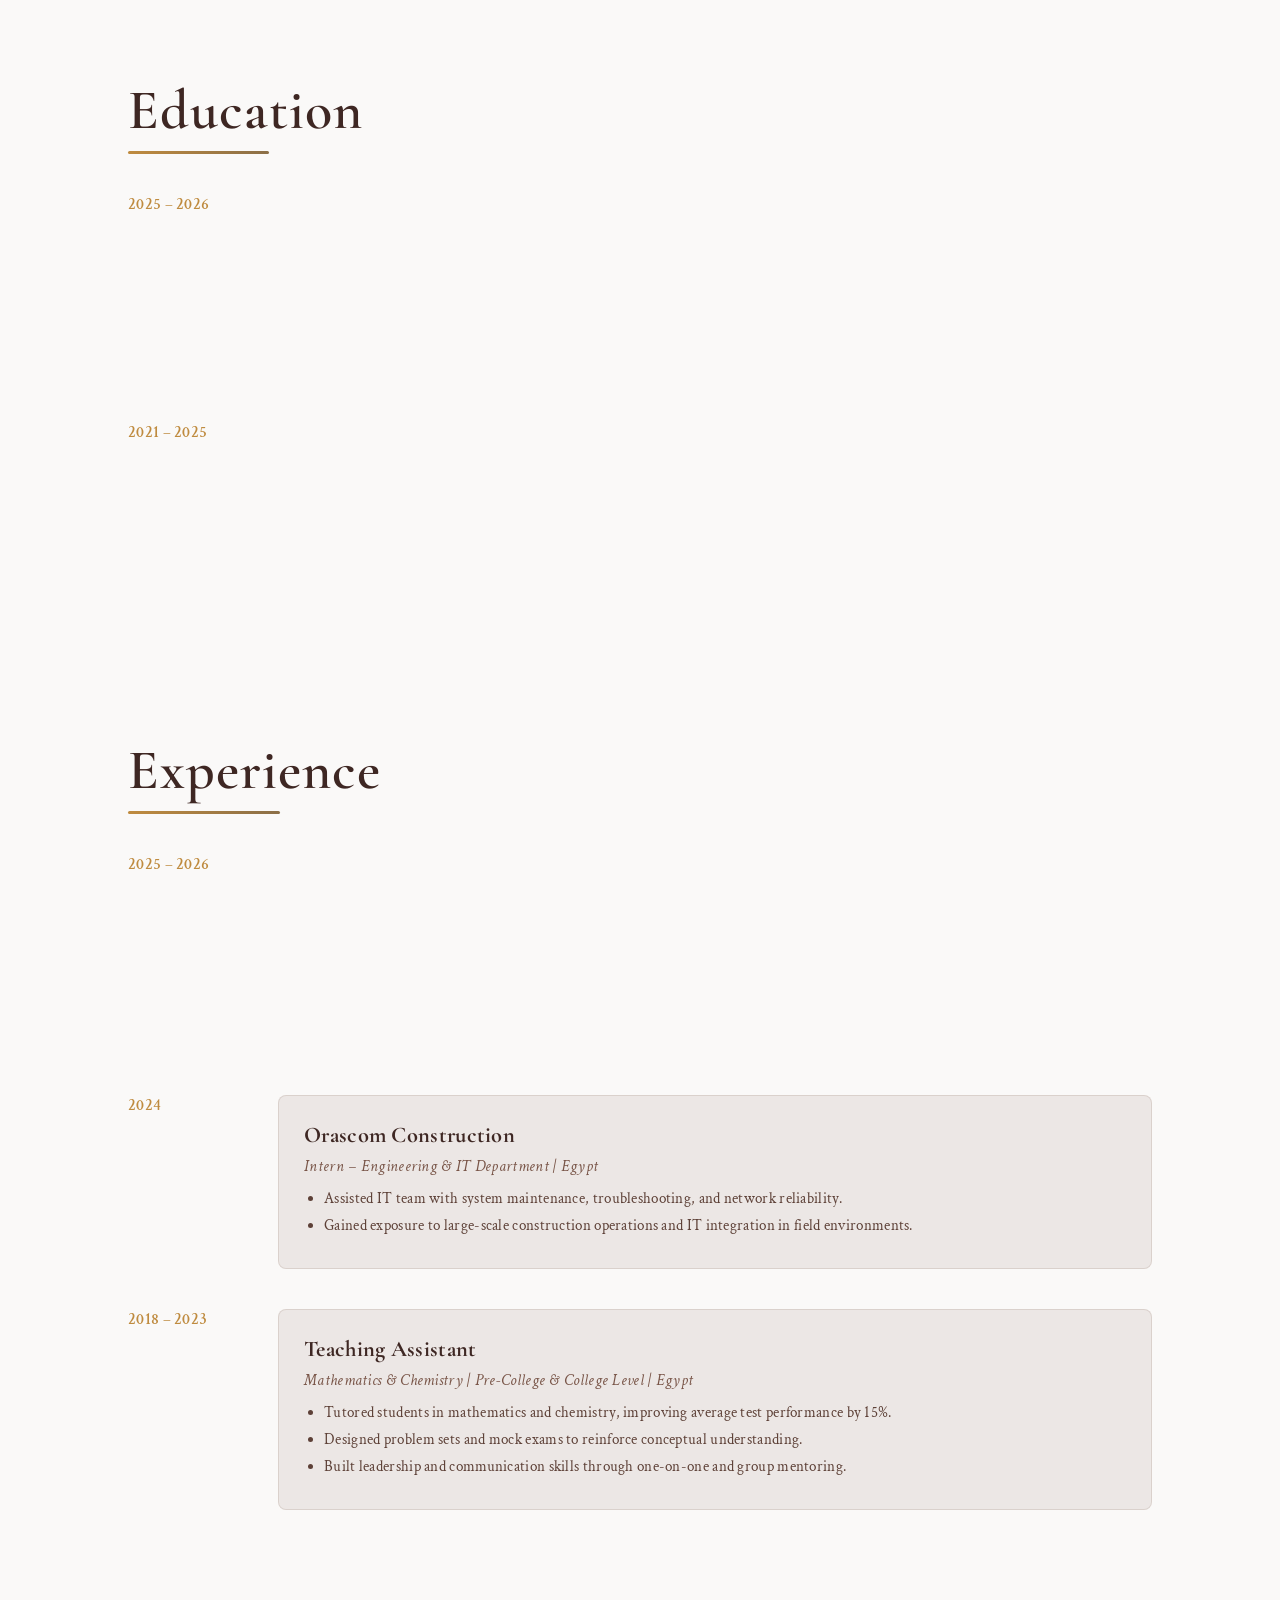
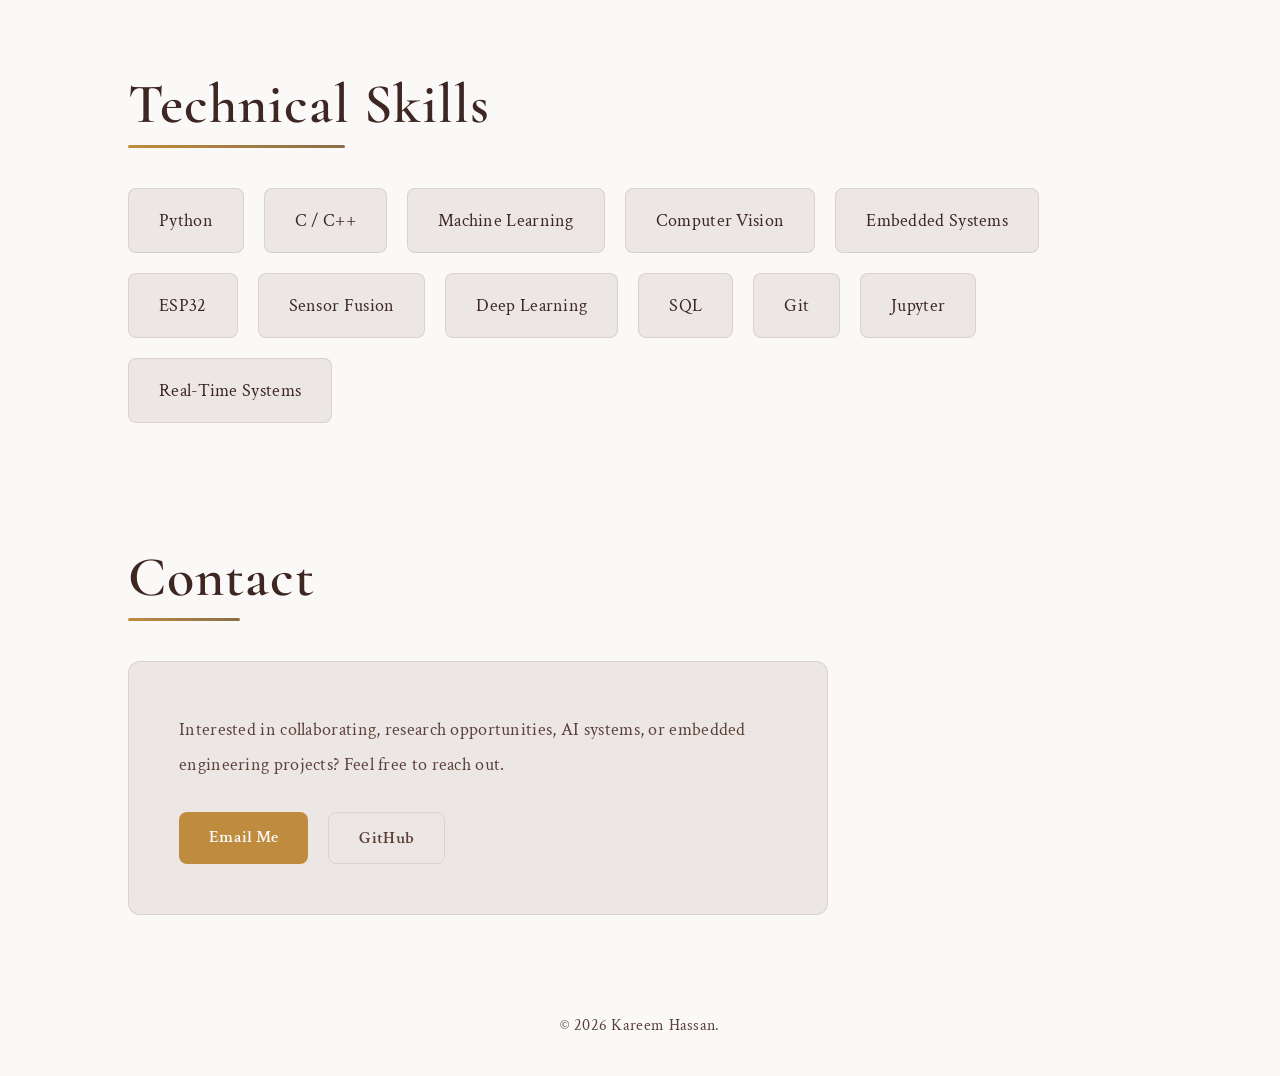
==== commit e9c23c63: "compressed RLHF" ====
--- a/index.html
+++ b/index.html
@@ -836,7 +836,7 @@
       <div class="project-card">
 
         <div class="project-image">
-          <img src="images/RLHF.jpg" loading="lazy" width="100%" height="100%" alt="Reinforcement Learning with Human Feedback">
+          <img src="images/RLHF-compressed.jpg" loading="lazy" width="100%" height="100%" alt="Reinforcement Learning with Human Feedback">
         </div>
 
         <div class="project-content">
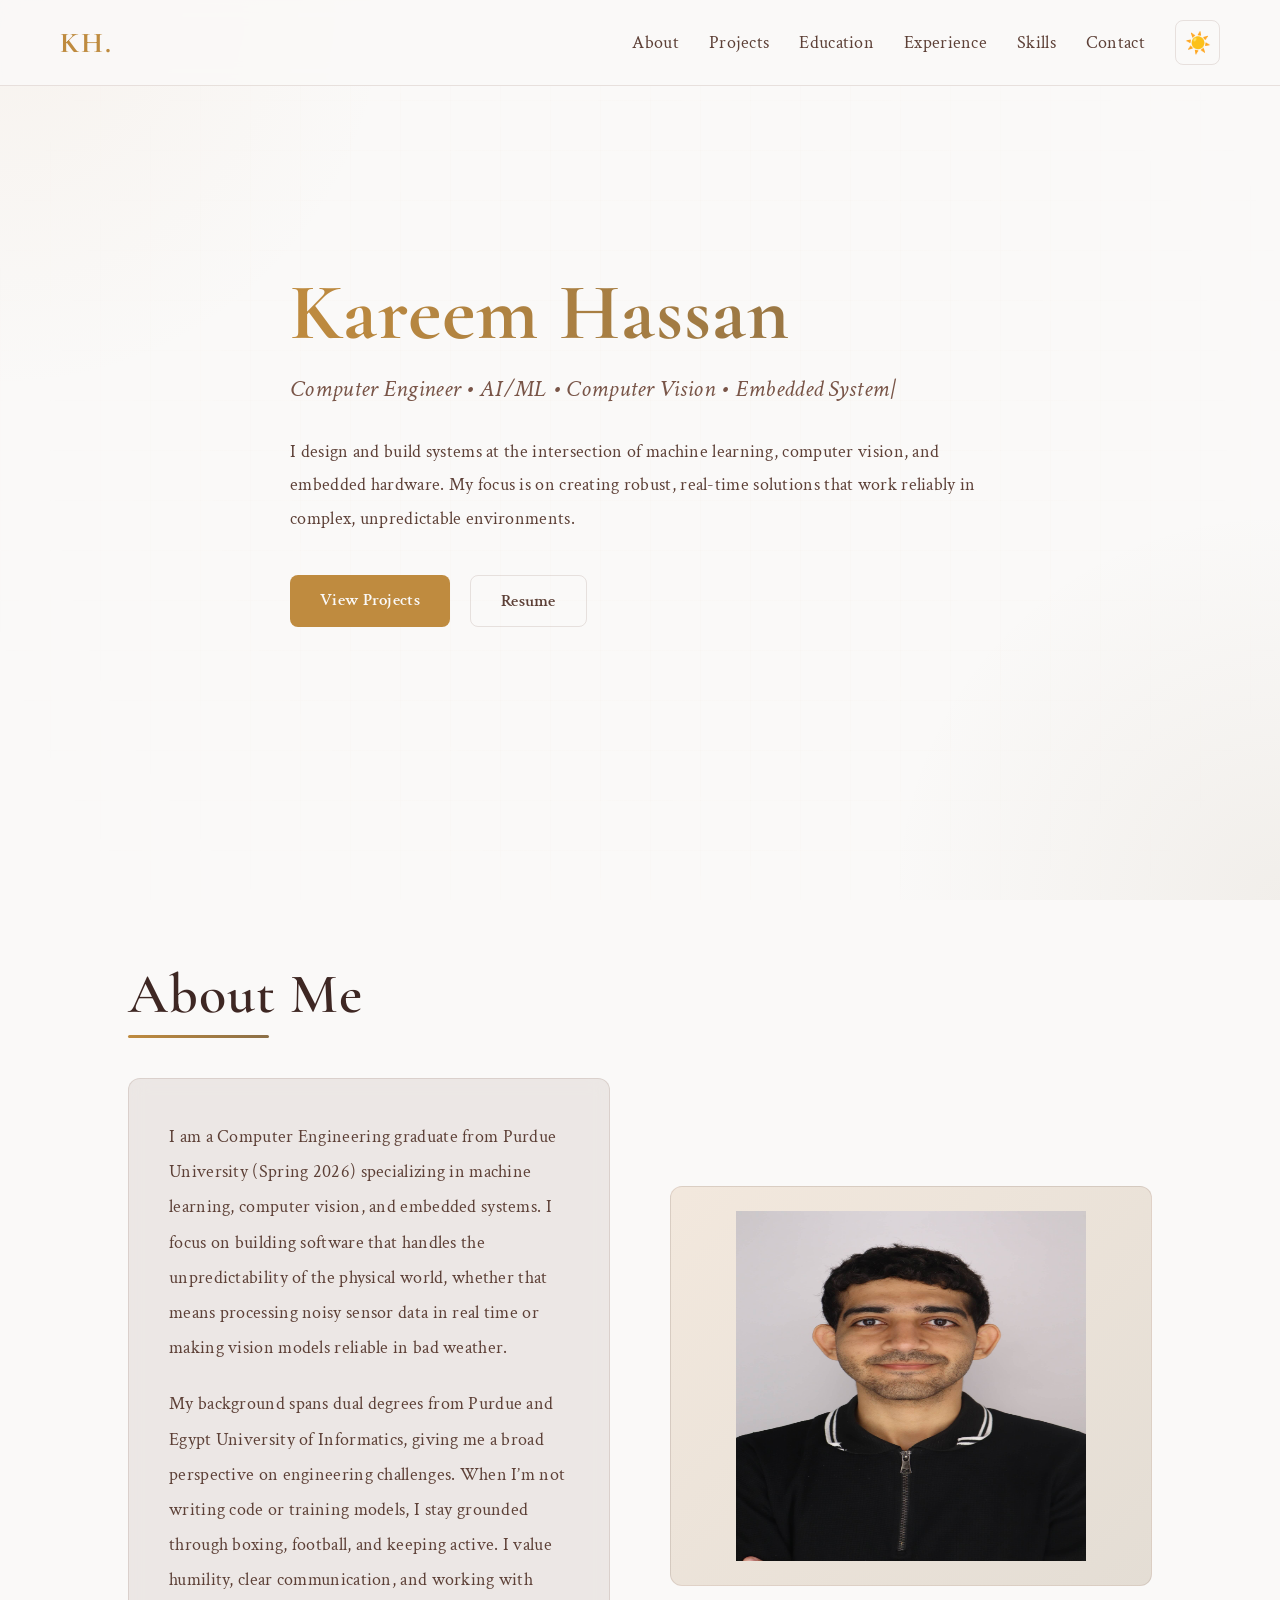
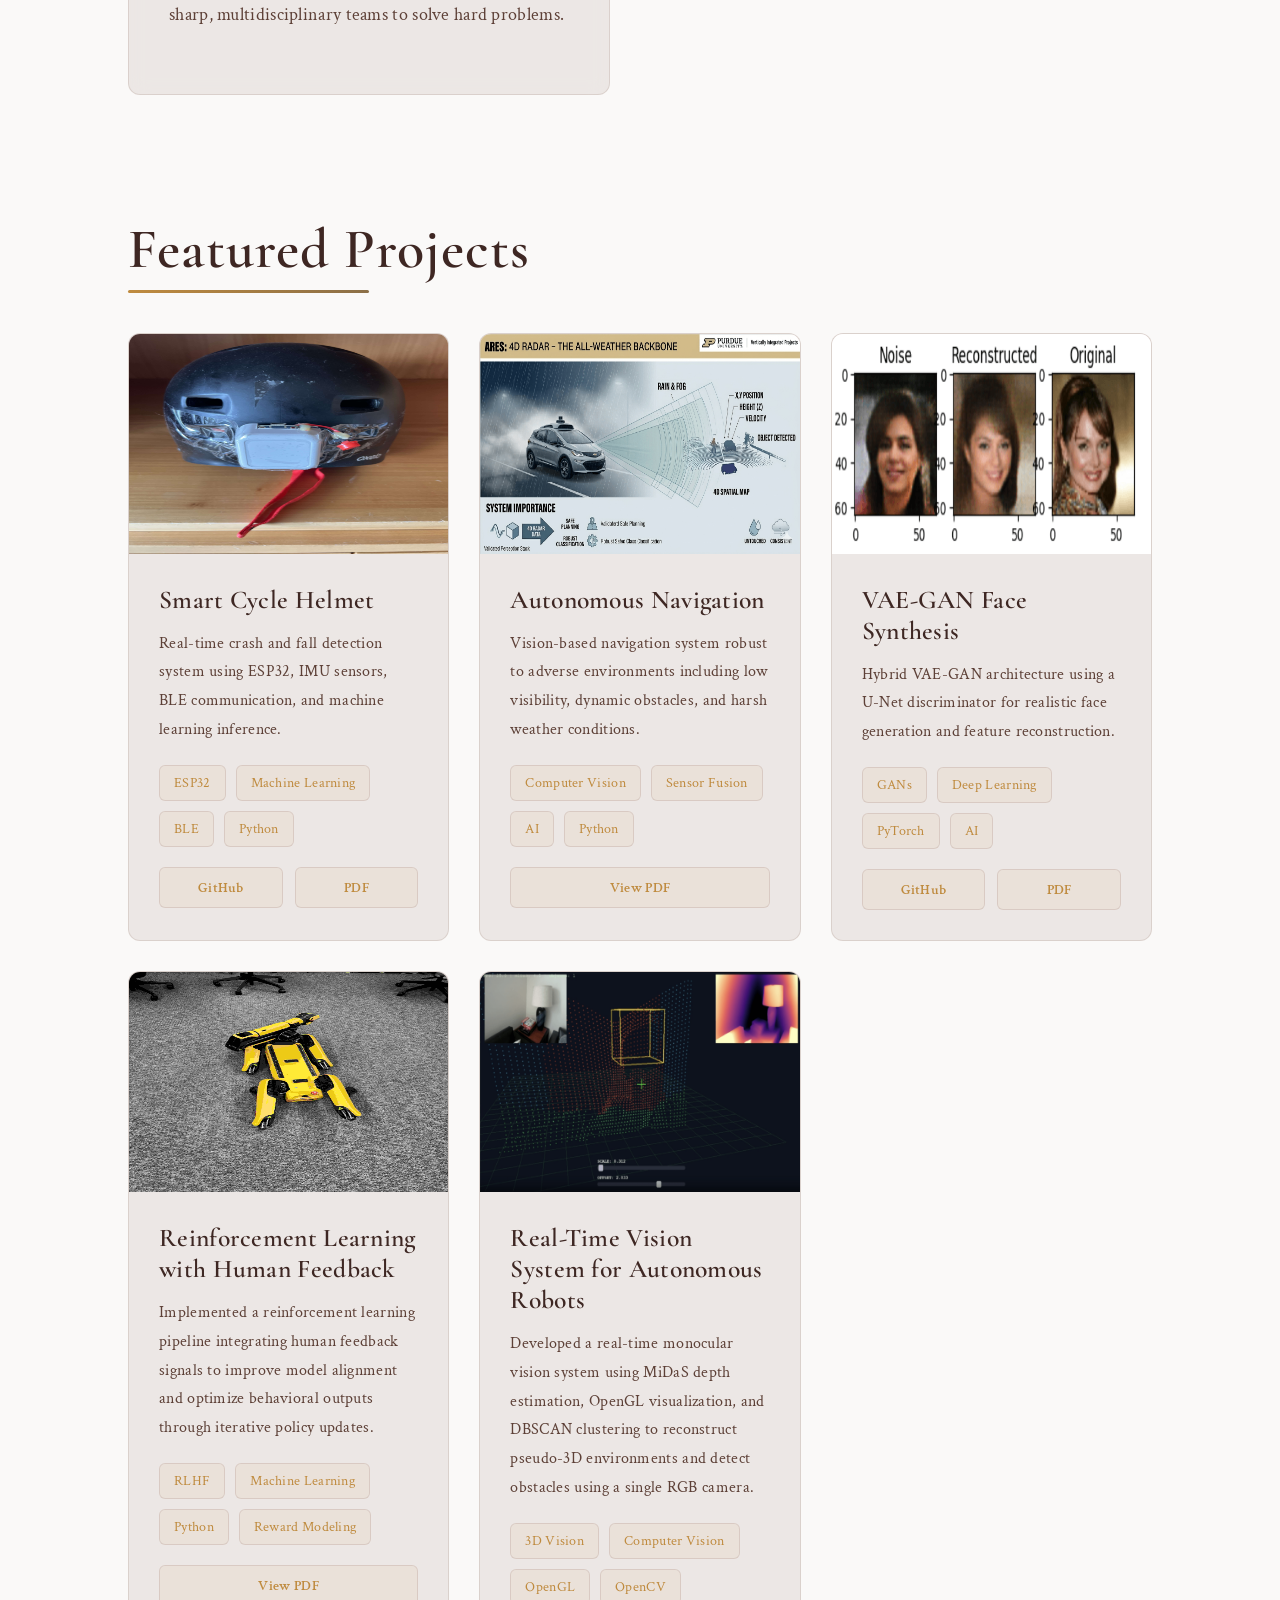
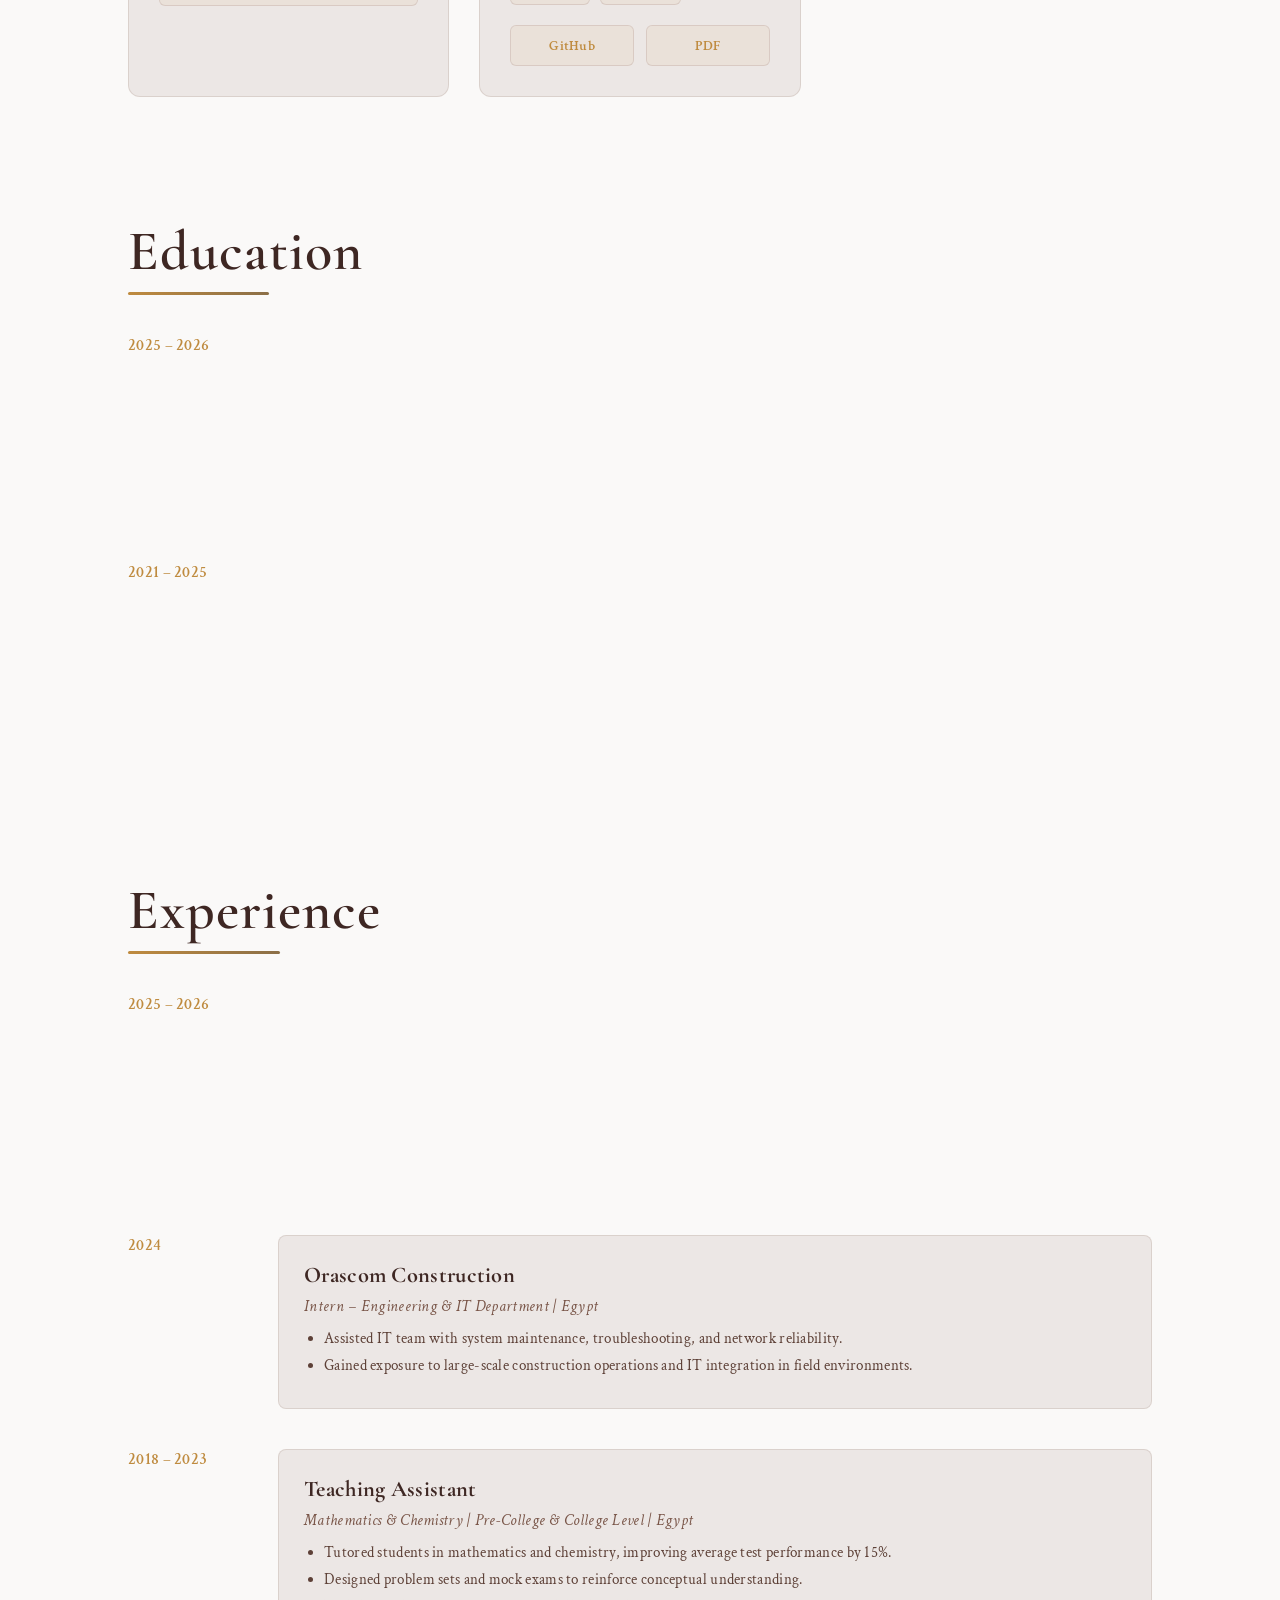
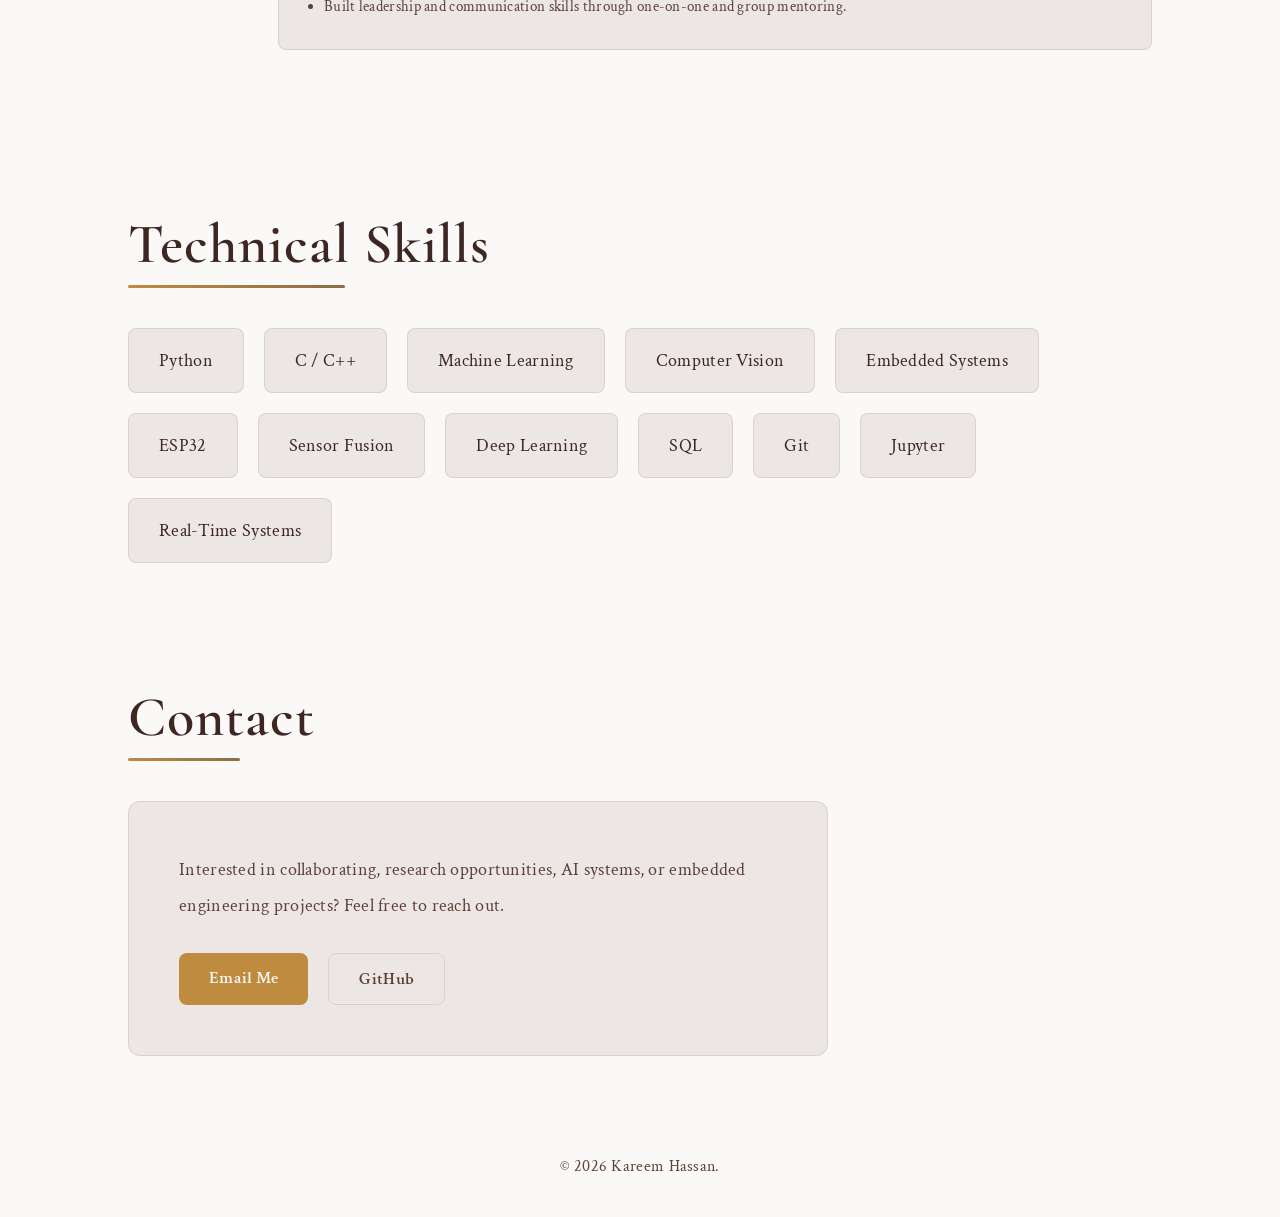
==== commit 46fd5ff8: "updated text" ====
--- a/index.html
+++ b/index.html
@@ -198,6 +198,27 @@
       margin-bottom:40px;
       font-size: 1.1rem;
       font-family: 'Crimson Text', serif;
+    }
+
+    #typewriter-text {
+      color: var(--text-muted);
+      font-weight: 400;
+      margin-bottom: 30px;
+      font-size: 1.5rem;
+      font-family: 'Crimson Text', serif;
+      font-style: italic;
+      min-height: 2rem;
+    }
+
+    #typewriter-text::after {
+      content: '|';
+      animation: blink 0.7s infinite;
+      margin-left: 2px;
+    }
+
+    @keyframes blink {
+      0%, 50% { opacity: 1; }
+      51%, 100% { opacity: 0; }
     }
 
     .hero-buttons{
@@ -664,14 +685,11 @@
 
       <h1>Kareem Hassan</h1>
 
-      <h2>
-        Computer Engineer • AI/ML • Embedded Systems • Autonomous Technologies
-      </h2>
+      <h2 id="typewriter-text"></h2>
 
       <p>
-        I build intelligent systems combining machine learning, computer vision,
-        and embedded hardware to solve real-world engineering problems.
-        Currently focused on AI systems, autonomous navigation, and real-time inference.
+        I design and build systems at the intersection of machine learning, computer vision, and embedded hardware.
+        My focus is on creating robust, real-time solutions that work reliably in complex, unpredictable environments.
       </p>
 
       <div class="hero-buttons">
@@ -694,24 +712,26 @@
       <div class="about-card">
 
         <p>
-          I'm a Computer Engineering student at Purdue University, graduated spring 2026 with interests
-          in ML/AI, computer vision, embedded systems, and intelligent
-          autonomous technologies.
+          I am a Computer Engineering graduate from Purdue University (Spring 2026)
+          specializing in machine learning, computer vision, and embedded systems. 
+          I focus on building software that handles the unpredictability of the 
+          physical world, whether that means processing noisy sensor data in real 
+          time or making vision models reliable in bad weather.
         </p>
 
         <br>
 
         <p>
-          My work includes real-time crash detection systems using ESP32 hardware,
-          autonomous navigation pipelines for extreme environments,
-          and generative AI architectures such as VAE-GANs.
+          My background spans dual degrees from Purdue and Egypt University of Informatics,
+          giving me a broad perspective on engineering challenges. When I’m 
+          not writing code or training models, I stay grounded through boxing, 
+          football, and keeping active. I value humility, clear communication, and 
+          working with sharp, multidisciplinary teams to solve hard problems.
         </p>
 
         <br>
 
-        <p>
-          I enjoy bridging the gap between software intelligence and real-world hardware constraints.
-        </p>
+  
 
       </div>
 
@@ -1042,6 +1062,26 @@
   <!-- JAVASCRIPT -->
 
   <script>
+
+    // TYPEWRITER ANIMATION
+
+    const typewriterText = 'Computer Engineer • AI/ML • Computer Vision • Embedded Systems • Autonomous Technologies';
+    const typewriterElement = document.getElementById('typewriter-text');
+    let index = 0;
+    const typingSpeed = 30; // ms per character
+
+    function typewriter() {
+      if (index < typewriterText.length) {
+        typewriterElement.textContent += typewriterText.charAt(index);
+        index++;
+        setTimeout(typewriter, typingSpeed);
+      }
+    }
+
+    // Start typing when the page loads
+    window.addEventListener('load', () => {
+      typewriter();
+    });
 
     // BACK TO TOP BUTTON
 
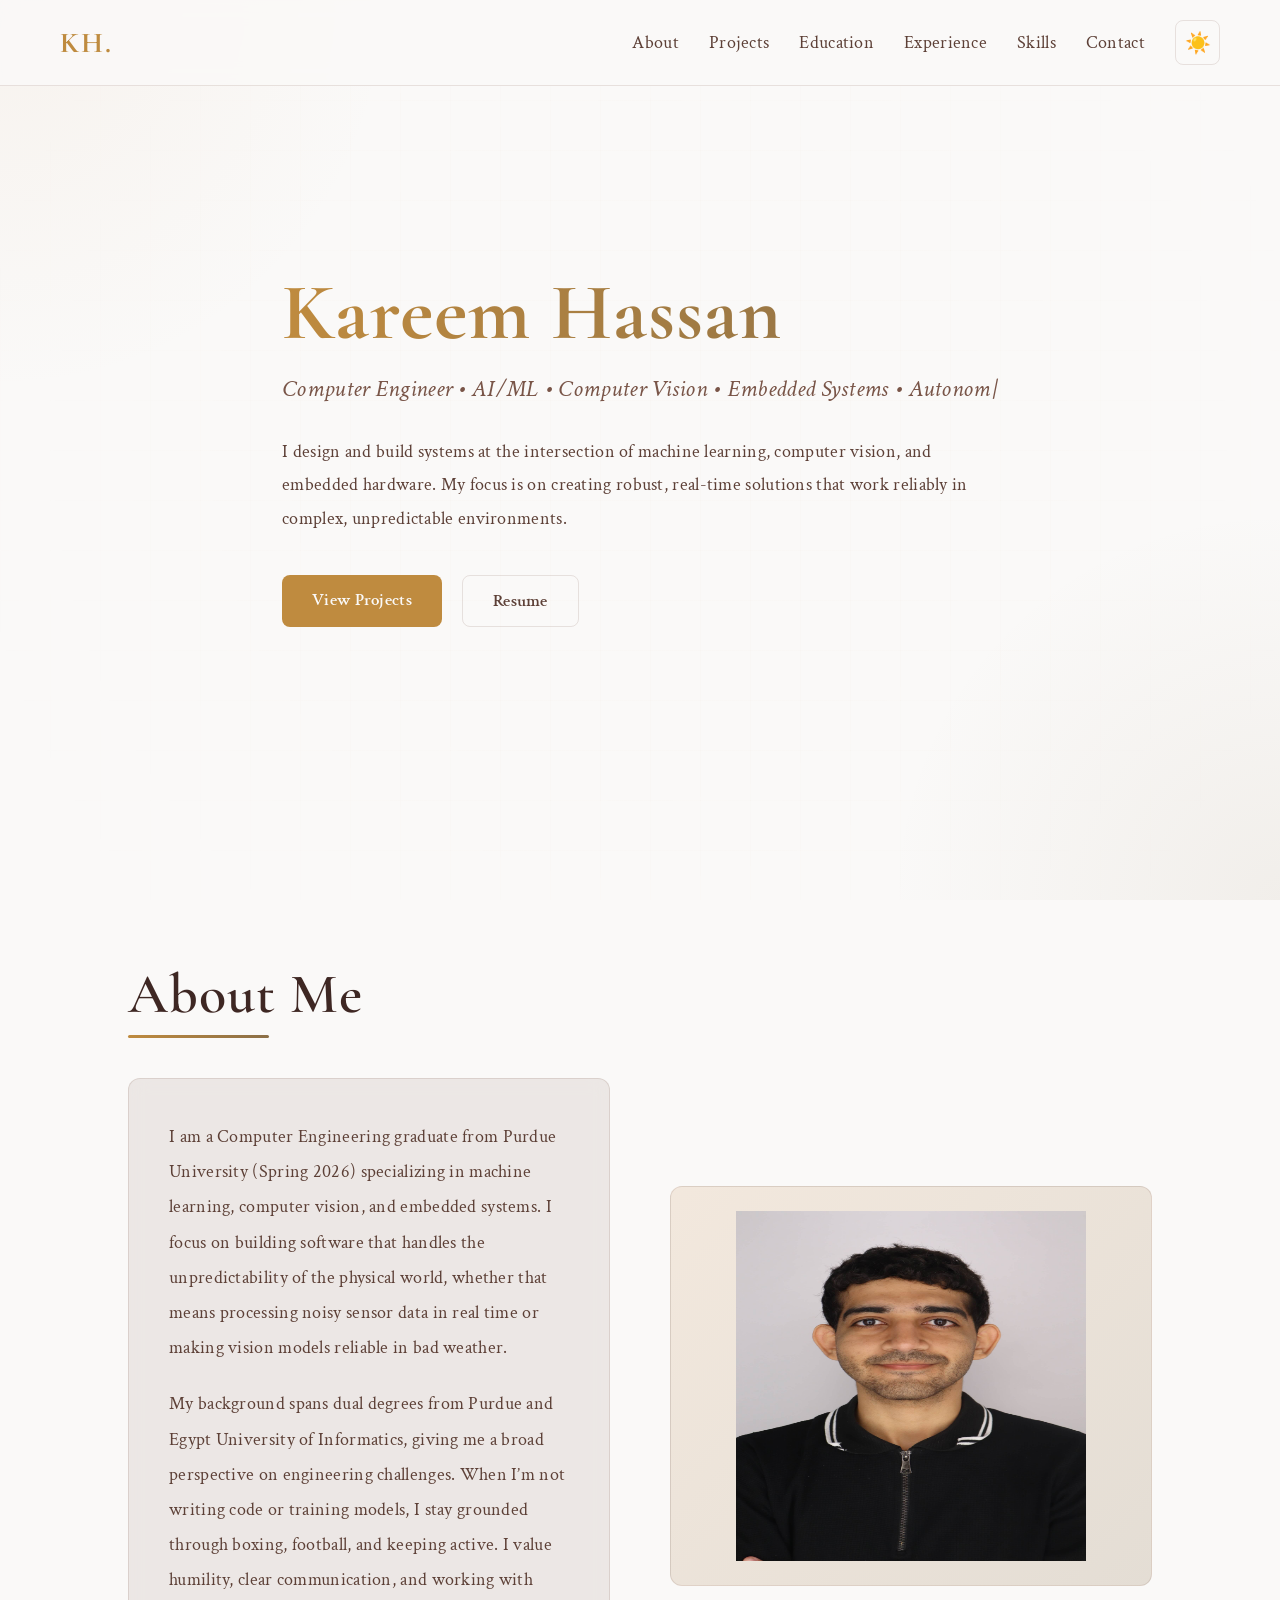
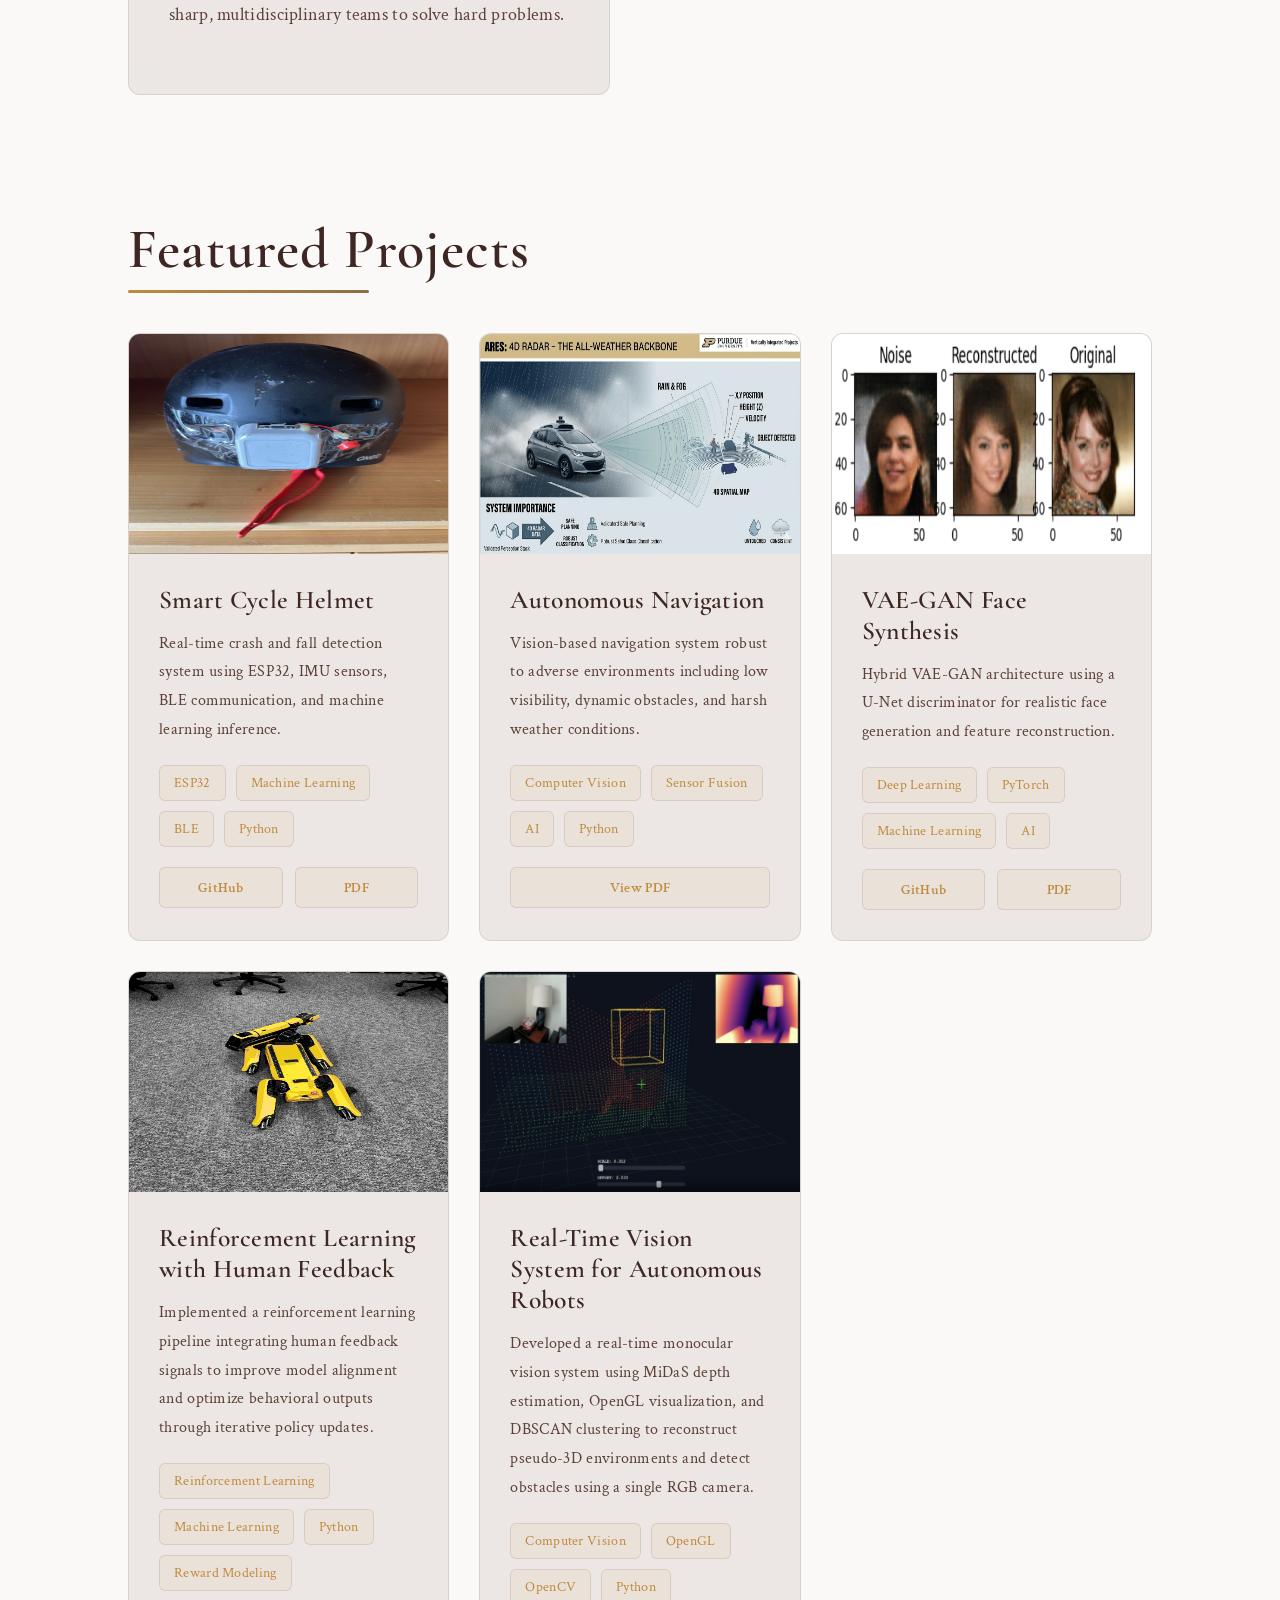
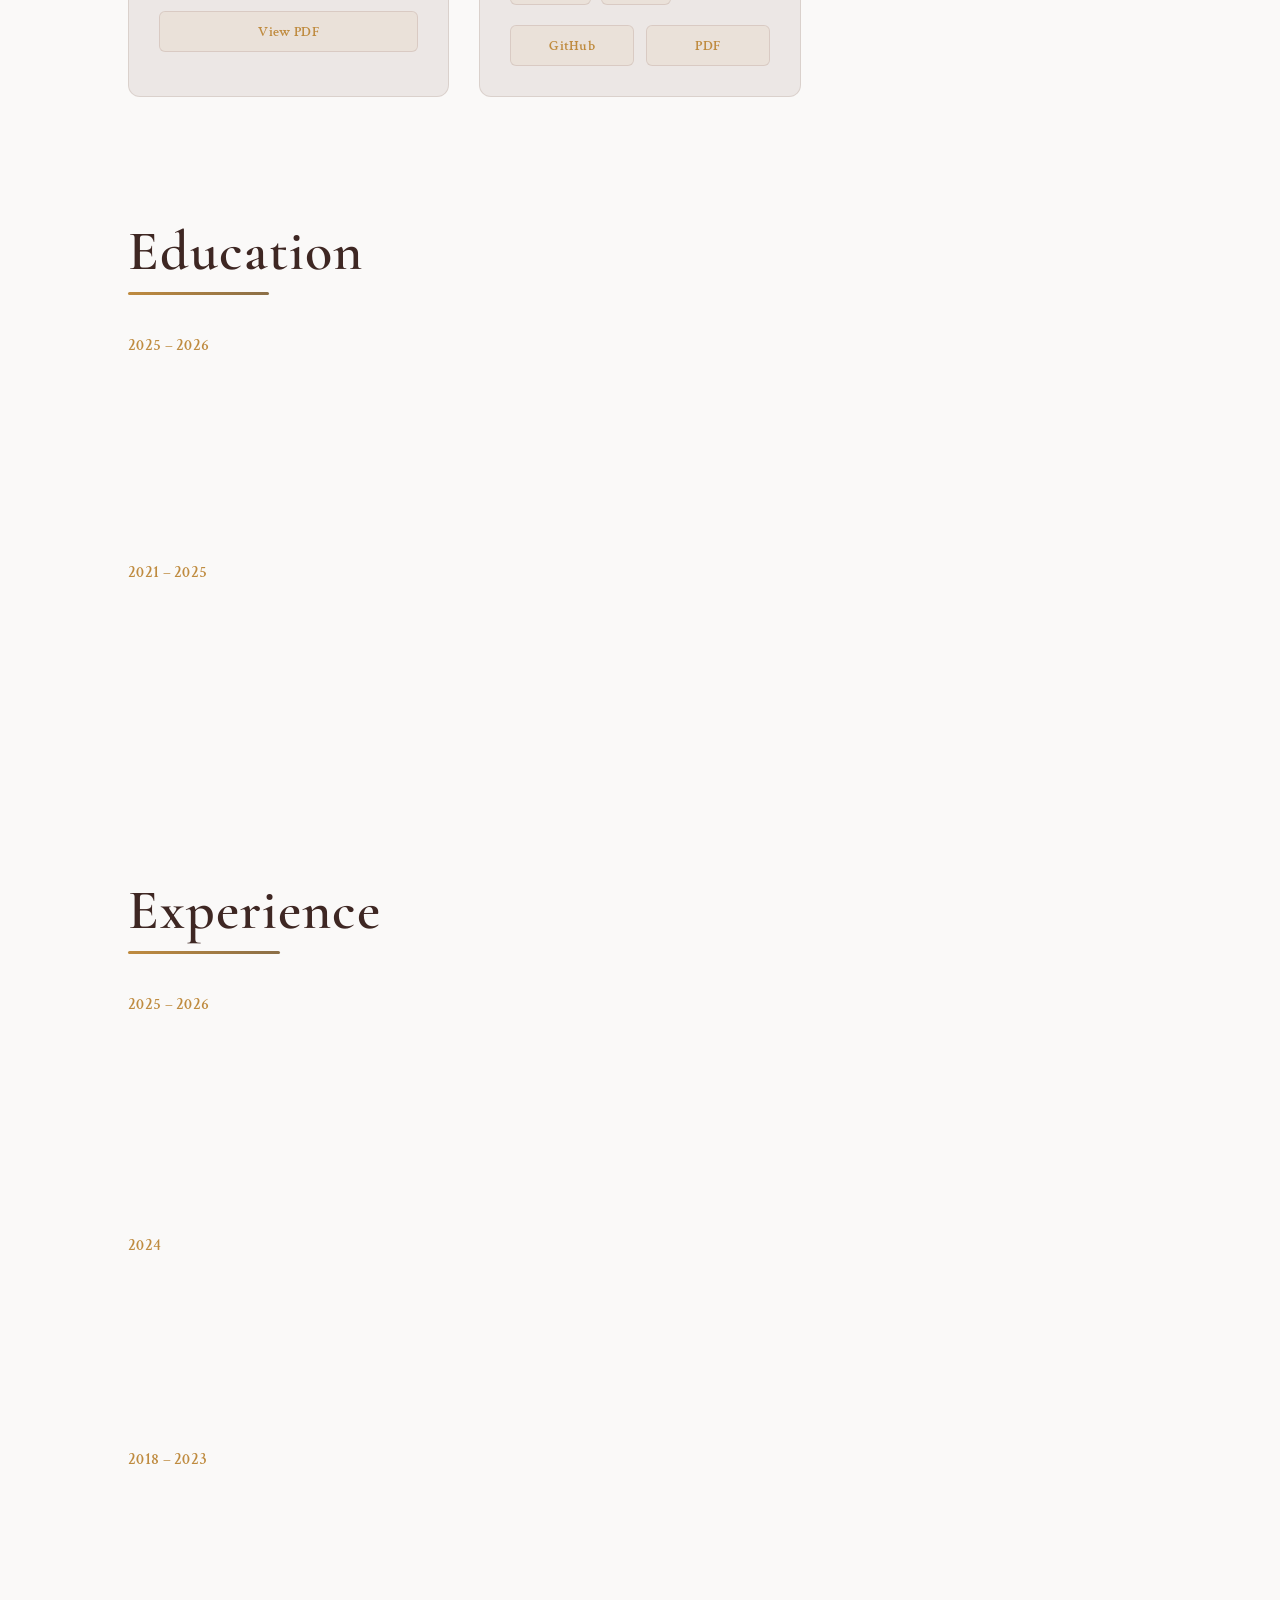
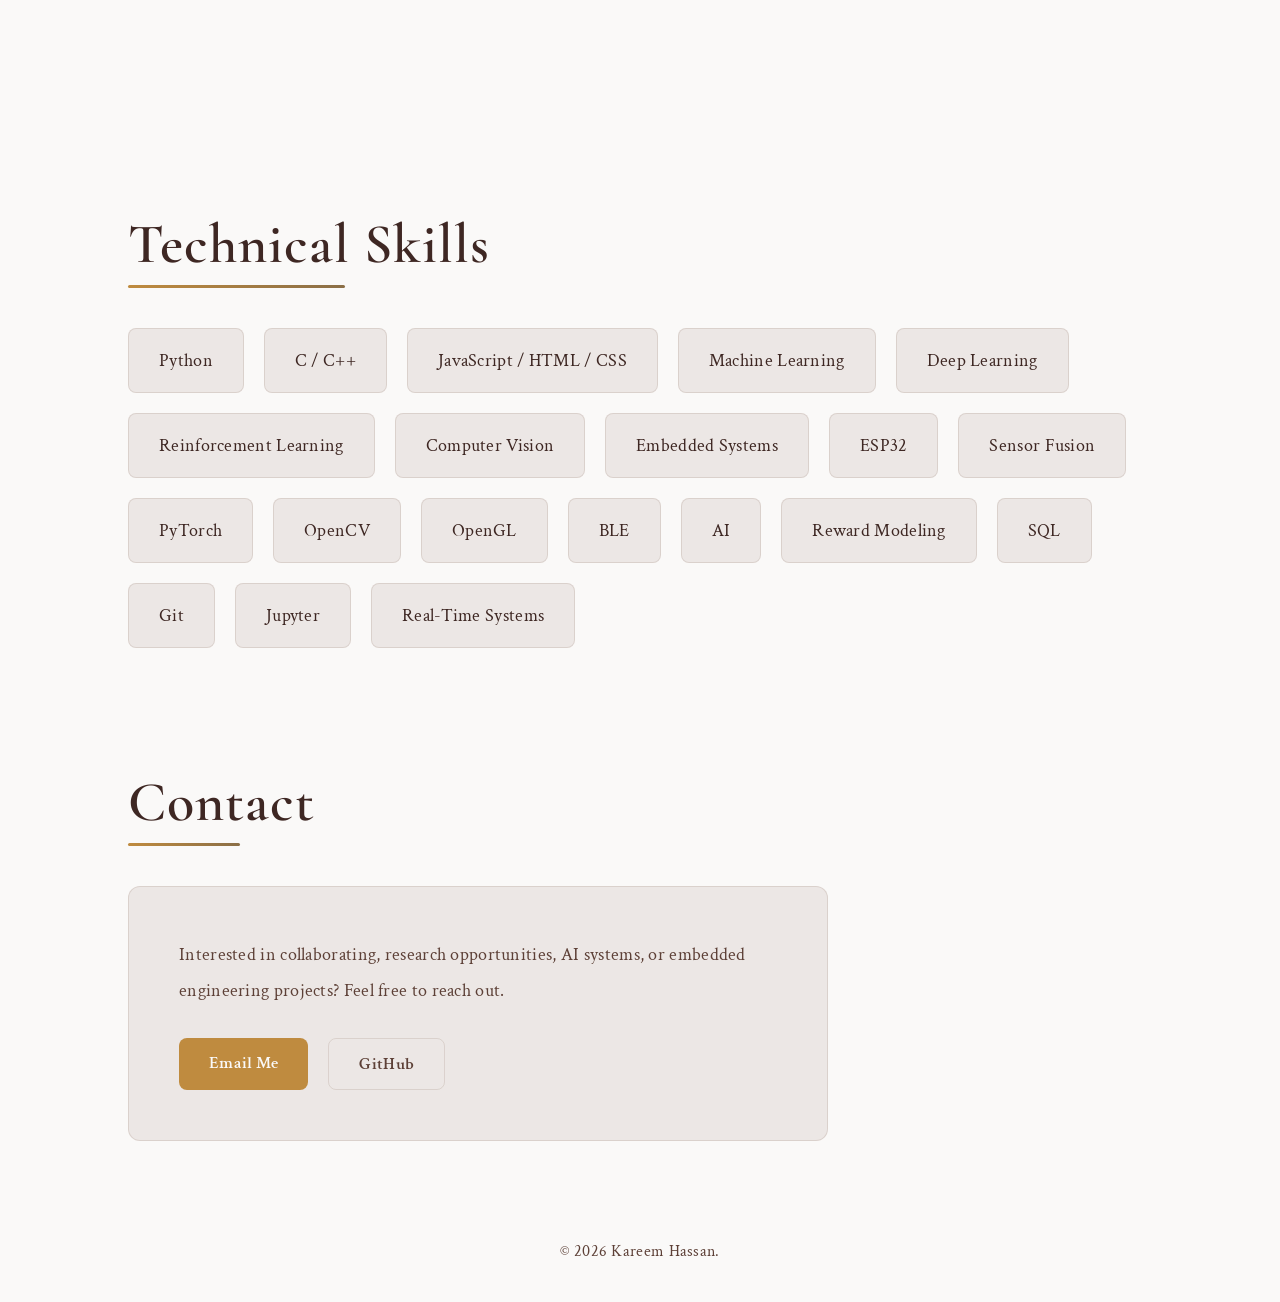
==== commit 0cc1bc31: "updated skills-& projects tags" ====
--- a/index.html
+++ b/index.html
@@ -834,9 +834,9 @@
           </p>
 
           <div class="tags">
-            <div class="tag">GANs</div>
             <div class="tag">Deep Learning</div>
             <div class="tag">PyTorch</div>
+            <div class="tag">Machine Learning</div>
             <div class="tag">AI</div>
           </div>
 
@@ -870,7 +870,7 @@
           </p>
 
           <div class="tags">
-            <div class="tag">RLHF</div>
+            <div class="tag">Reinforcement Learning</div>
             <div class="tag">Machine Learning</div>
             <div class="tag">Python</div>
             <div class="tag">Reward Modeling</div>
@@ -904,10 +904,10 @@
           </p>
 
           <div class="tags">
-            <div class="tag">3D Vision</div>
             <div class="tag">Computer Vision</div>
             <div class="tag">OpenGL</div>
             <div class="tag">OpenCV</div>
+            <div class="tag">Python</div>
           </div>
 
           <div class="project-links">
@@ -1004,12 +1004,20 @@
 
       <div class="skill-card">Python</div>
       <div class="skill-card">C / C++</div>
+      <div class="skill-card">JavaScript / HTML / CSS</div>
       <div class="skill-card">Machine Learning</div>
+      <div class="skill-card">Deep Learning</div>
+      <div class="skill-card">Reinforcement Learning</div>
       <div class="skill-card">Computer Vision</div>
       <div class="skill-card">Embedded Systems</div>
       <div class="skill-card">ESP32</div>
       <div class="skill-card">Sensor Fusion</div>
-      <div class="skill-card">Deep Learning</div>
+      <div class="skill-card">PyTorch</div>
+      <div class="skill-card">OpenCV</div>
+      <div class="skill-card">OpenGL</div>
+      <div class="skill-card">BLE</div>
+      <div class="skill-card">AI</div>
+      <div class="skill-card">Reward Modeling</div>
       <div class="skill-card">SQL</div>
       <div class="skill-card">Git</div>
       <div class="skill-card">Jupyter</div>
